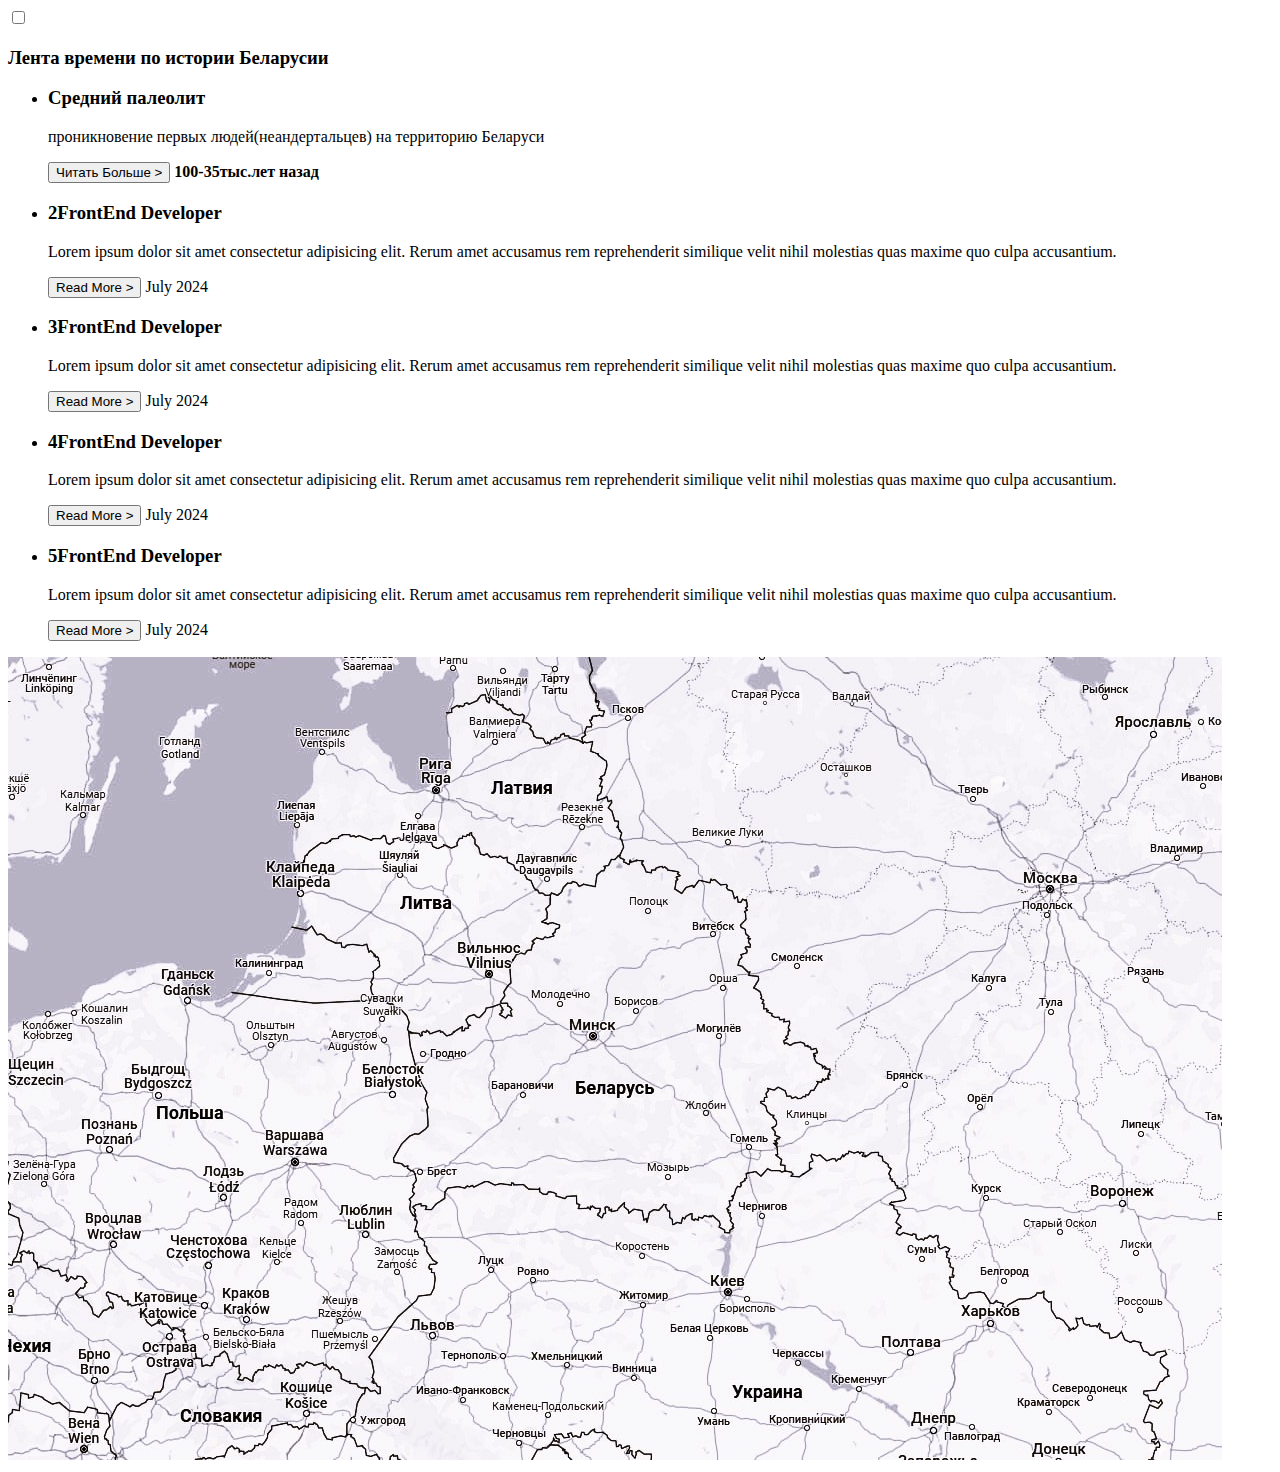
==== index.html @ fdcc37da "Add files via upload" ====
<!DOCTYPE html>
<html lang="en">
<head>
    <meta charset="UTF-8">
    <meta name="viewport" content="width=device-width, initial-scale=1.0">
    <title>Responsive Timeline</title>
    <link rel="stylesheet" href="D:\никита\работа\vs\htmlwork\css\css.css">
</head>
<body>
    <div class="main">
        <input type="checkbox" id="darkmode-toggle">
        <label for="darkmode-toggle"></label>
        <h3 class="heading">Лента времени по истории Беларусии</h3>
        <div class="container">

            <ul>
                <li>
                    <h3 class="title">Средний палеолит</h3>
                    <p>проникновение первых людей(неандертальцев) на территорию Беларуси</p>
                    <button class="map-mode">Читать Больше ></button>
                    <span class="circle"></span>
                    <span class="date"><b>100-35тыс.лет назад</b></span>
                </li>
                <li>
                    <h3 class="title">2FrontEnd Developer</h3>
                    <p>Lorem ipsum dolor sit amet consectetur adipisicing elit. Rerum amet accusamus rem reprehenderit 
                    similique velit nihil molestias quas maxime quo culpa accusantium.</p>
                    <button class="map-mode">Read More ></button>
                    <span class="circle"></span>
                    <span class="date">July 2024</span>
                </li>
                <li>
                    <h3 class="title">3FrontEnd Developer</h3>
                    <p>Lorem ipsum dolor sit amet consectetur adipisicing elit. Rerum amet accusamus rem reprehenderit 
                    similique velit nihil molestias quas maxime quo culpa accusantium.</p>
                    <button class="map-mode">Read More ></button>
                    <span class="circle"></span>
                    <span class="date">July 2024</span>
                </li>
                <li>
                    <h3 class="title">4FrontEnd Developer</h3>
                    <p>Lorem ipsum dolor sit amet consectetur adipisicing elit. Rerum amet accusamus rem reprehenderit 
                    similique velit nihil molestias quas maxime quo culpa accusantium.</p>
                    <button class="map-mode">Read More ></button>
                    <span class="circle"></span>
                    <span class="date">July 2024</span>
                </li>
                <li>
                    <h3 class="title">5FrontEnd Developer</h3>
                    <p>Lorem ipsum dolor sit amet consectetur adipisicing elit. Rerum amet accusamus rem reprehenderit 
                    similique velit nihil molestias quas maxime quo culpa accusantium.</p>
                    <button class="map-mode">Read More ></button>
                    <span class="circle"></span>
                    <span class="date">July 2024</span>
                </li>
            </ul>

        </div>
    </div> 
    <div class="map">
        <img src=".\imag\photo_2024-07-27_17-22-38.jpg" alt="map" class="mapimag">
    </div>
    <div class="drow">
    </div> 
    <script>
        const body= document.querySelector('body');
        const btn= document.querySelector('#darkmode-toggle');
        const mapmode= document.querySelector('.map-mode');
        const main= document.querySelector('.main');
        const mapplace= document.querySelector('.map');
        const imagmap= document.querySelector('.drow');

        btn.addEventListener('click', ()=>{
            body.classList.toggle('darkmode');
        })
        mapmode.addEventListener('click', ()=>{
            main.classList.toggle('timeline');
        })
        mapmode.addEventListener('click',()=>{ 
            setTimeout(function(){
            mapplace.classList.toggle('place');},400)
        })
    </script>
</body>
</html>
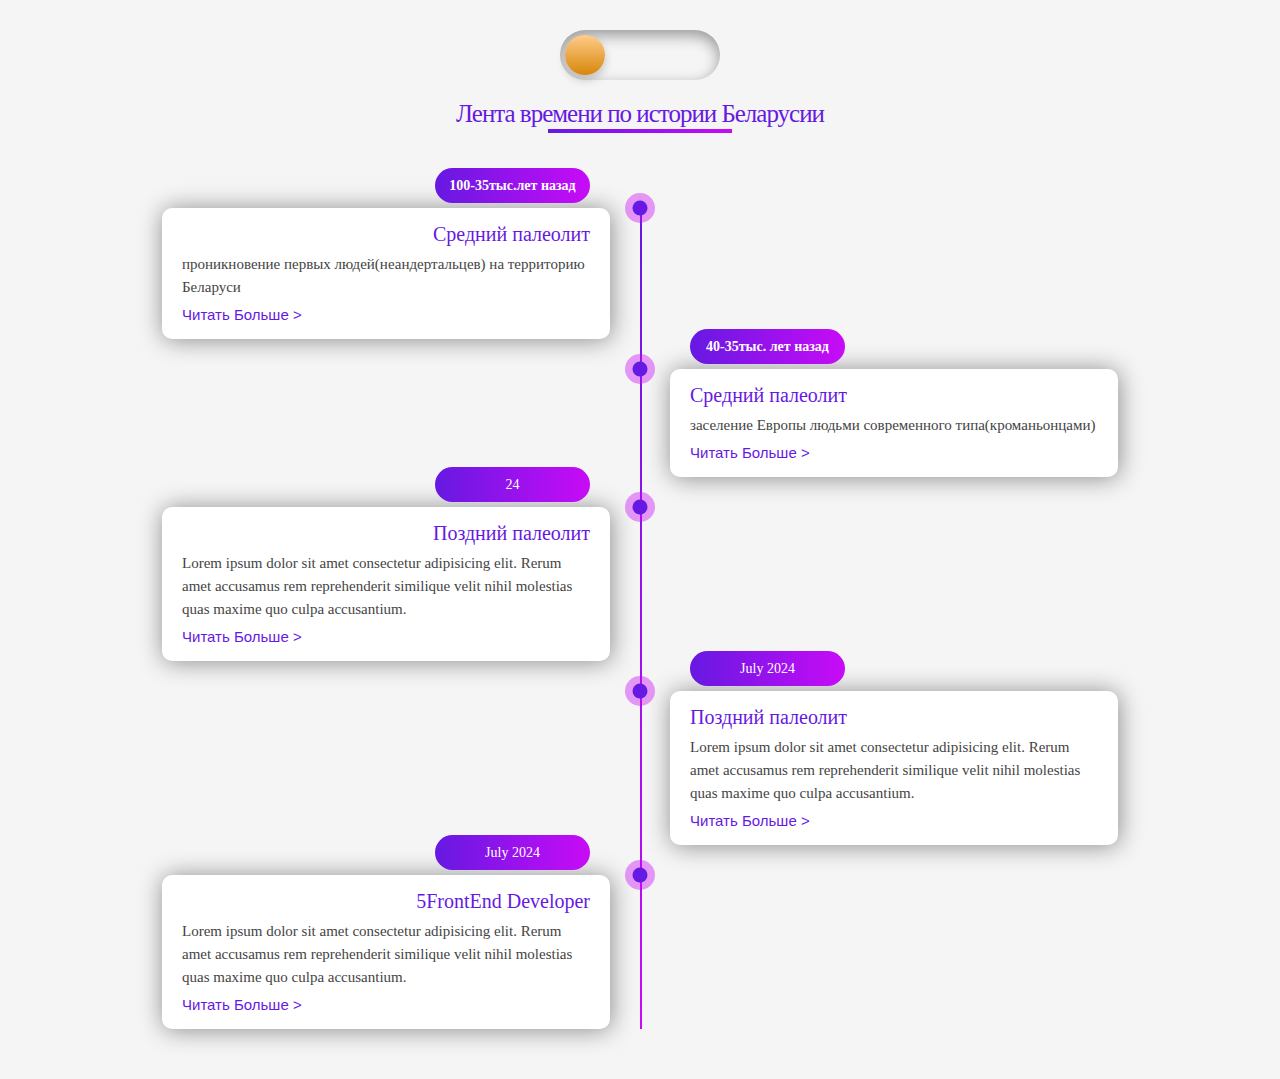
==== commit 4317f99a: "Add files via upload" ====
--- a/index.html
+++ b/index.html
@@ -4,7 +4,7 @@
     <meta charset="UTF-8">
     <meta name="viewport" content="width=device-width, initial-scale=1.0">
     <title>Responsive Timeline</title>
-    <link rel="stylesheet" href="D:\никита\работа\vs\htmlwork\css\css.css">
+    <link rel="stylesheet" href=".\css.css">
 </head>
 <body>
     <div class="main">
@@ -22,26 +22,25 @@
                     <span class="date"><b>100-35тыс.лет назад</b></span>
                 </li>
                 <li>
-                    <h3 class="title">2FrontEnd Developer</h3>
+                    <h3 class="title">Средний палеолит</h3>
+                    <p>заселение Европы людьми современного типа(кроманьонцами)</p>
+                    <button class="map-mode">Читать Больше ></button>
+                    <span class="circle"></span>
+                    <span class="date"><b>40-35тыс. лет назад</b></span>
+                </li>
+                <li>
+                    <h3 class="title">Поздний палеолит</h3>
                     <p>Lorem ipsum dolor sit amet consectetur adipisicing elit. Rerum amet accusamus rem reprehenderit 
                     similique velit nihil molestias quas maxime quo culpa accusantium.</p>
-                    <button class="map-mode">Read More ></button>
+                    <button class="map-mode">Читать Больше ></button>
                     <span class="circle"></span>
-                    <span class="date">July 2024</span>
+                    <span class="date">24</span>
                 </li>
                 <li>
-                    <h3 class="title">3FrontEnd Developer</h3>
+                    <h3 class="title">Поздний палеолит</h3>
                     <p>Lorem ipsum dolor sit amet consectetur adipisicing elit. Rerum amet accusamus rem reprehenderit 
                     similique velit nihil molestias quas maxime quo culpa accusantium.</p>
-                    <button class="map-mode">Read More ></button>
-                    <span class="circle"></span>
-                    <span class="date">July 2024</span>
-                </li>
-                <li>
-                    <h3 class="title">4FrontEnd Developer</h3>
-                    <p>Lorem ipsum dolor sit amet consectetur adipisicing elit. Rerum amet accusamus rem reprehenderit 
-                    similique velit nihil molestias quas maxime quo culpa accusantium.</p>
-                    <button class="map-mode">Read More ></button>
+                    <button class="map-mode">Читать Больше ></button>
                     <span class="circle"></span>
                     <span class="date">July 2024</span>
                 </li>
@@ -49,7 +48,7 @@
                     <h3 class="title">5FrontEnd Developer</h3>
                     <p>Lorem ipsum dolor sit amet consectetur adipisicing elit. Rerum amet accusamus rem reprehenderit 
                     similique velit nihil molestias quas maxime quo culpa accusantium.</p>
-                    <button class="map-mode">Read More ></button>
+                    <button class="map-mode">Читать Больше ></button>
                     <span class="circle"></span>
                     <span class="date">July 2024</span>
                 </li>
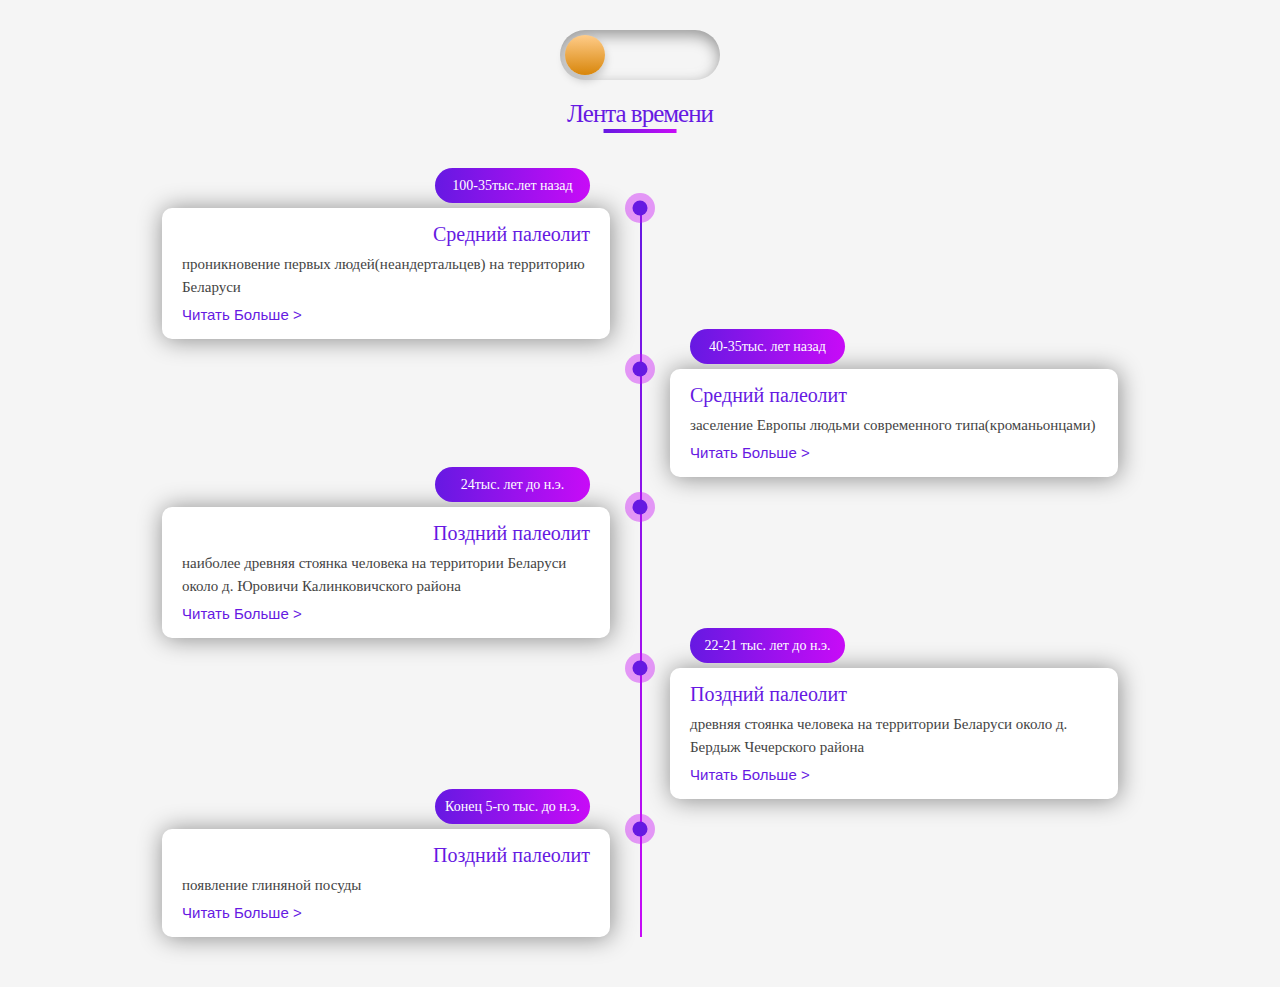
==== commit e56dafcd: "Add files via upload" ====
--- a/index.html
+++ b/index.html
@@ -10,7 +10,7 @@
     <div class="main">
         <input type="checkbox" id="darkmode-toggle">
         <label for="darkmode-toggle"></label>
-        <h3 class="heading">Лента времени по истории Беларусии</h3>
+        <h3 class="heading">Лента времени</h3>
         <div class="container">
 
             <ul>
@@ -19,38 +19,40 @@
                     <p>проникновение первых людей(неандертальцев) на территорию Беларуси</p>
                     <button class="map-mode">Читать Больше ></button>
                     <span class="circle"></span>
-                    <span class="date"><b>100-35тыс.лет назад</b></span>
+                    <span class="date">100-35тыс.лет назад</span>
                 </li>
+                <!-- <div class="map-933">
+                    <img src=".\imag\photo_2024-07-27_17-22-38.jpg" alt="map" class="mapimag-933">
+                </div>
+                <div class="drow-933">
+                </div>  -->
                 <li>
                     <h3 class="title">Средний палеолит</h3>
                     <p>заселение Европы людьми современного типа(кроманьонцами)</p>
                     <button class="map-mode">Читать Больше ></button>
                     <span class="circle"></span>
-                    <span class="date"><b>40-35тыс. лет назад</b></span>
+                    <span class="date">40-35тыс. лет назад</span>
                 </li>
                 <li>
                     <h3 class="title">Поздний палеолит</h3>
-                    <p>Lorem ipsum dolor sit amet consectetur adipisicing elit. Rerum amet accusamus rem reprehenderit 
-                    similique velit nihil molestias quas maxime quo culpa accusantium.</p>
+                    <p>наиболее древняя стоянка человека на территории Беларуси около д. Юровичи Калинковичского района</p>
                     <button class="map-mode">Читать Больше ></button>
                     <span class="circle"></span>
-                    <span class="date">24</span>
+                    <span class="date">24тыс. лет до н.э.</span>
                 </li>
                 <li>
                     <h3 class="title">Поздний палеолит</h3>
-                    <p>Lorem ipsum dolor sit amet consectetur adipisicing elit. Rerum amet accusamus rem reprehenderit 
-                    similique velit nihil molestias quas maxime quo culpa accusantium.</p>
+                    <p>древняя стоянка человека на территории Беларуси около д. Бердыж Чечерского района</p>
                     <button class="map-mode">Читать Больше ></button>
                     <span class="circle"></span>
-                    <span class="date">July 2024</span>
+                    <span class="date">22-21 тыс. лет до н.э.</span>
                 </li>
                 <li>
-                    <h3 class="title">5FrontEnd Developer</h3>
-                    <p>Lorem ipsum dolor sit amet consectetur adipisicing elit. Rerum amet accusamus rem reprehenderit 
-                    similique velit nihil molestias quas maxime quo culpa accusantium.</p>
+                    <h3 class="title">Поздний палеолит</h3>
+                    <p>появление глиняной посуды</p>
                     <button class="map-mode">Читать Больше ></button>
                     <span class="circle"></span>
-                    <span class="date">July 2024</span>
+                    <span class="date">Конец 5-го тыс. до н.э.</span>
                 </li>
             </ul>
 
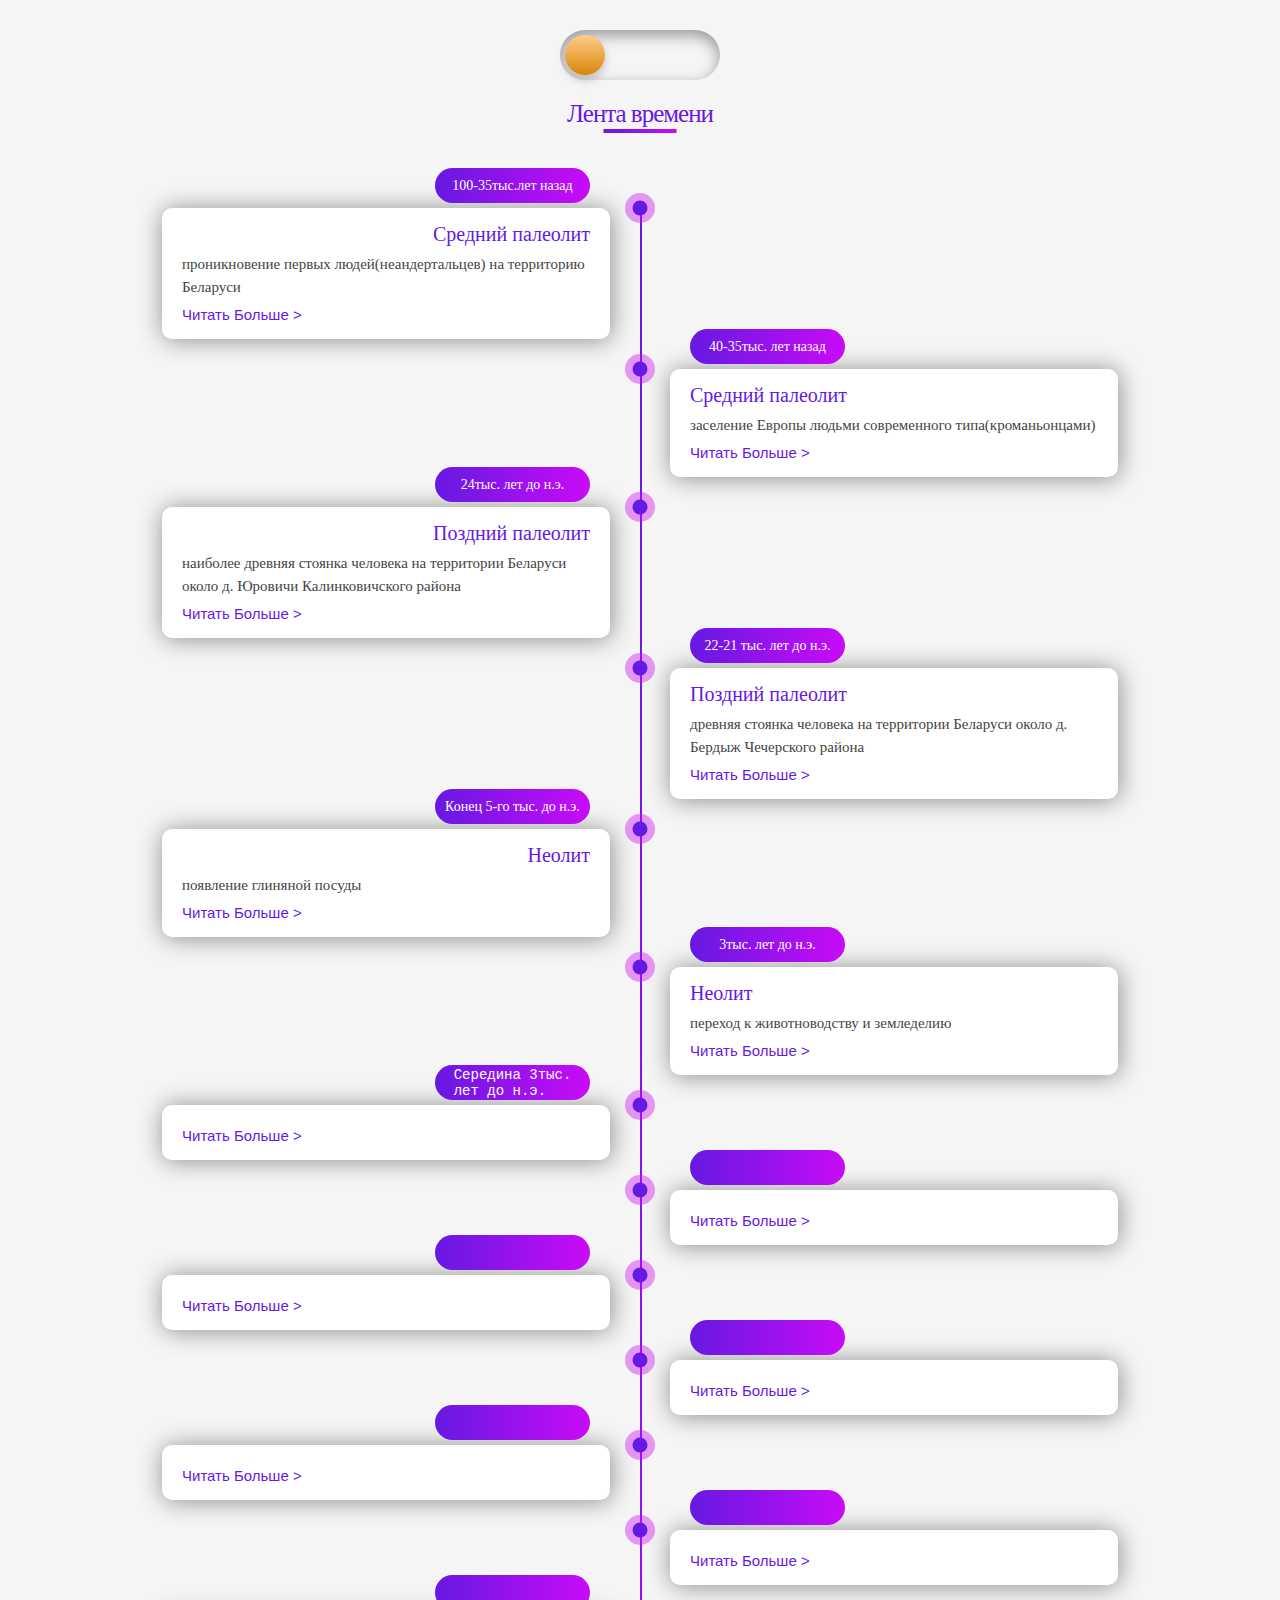
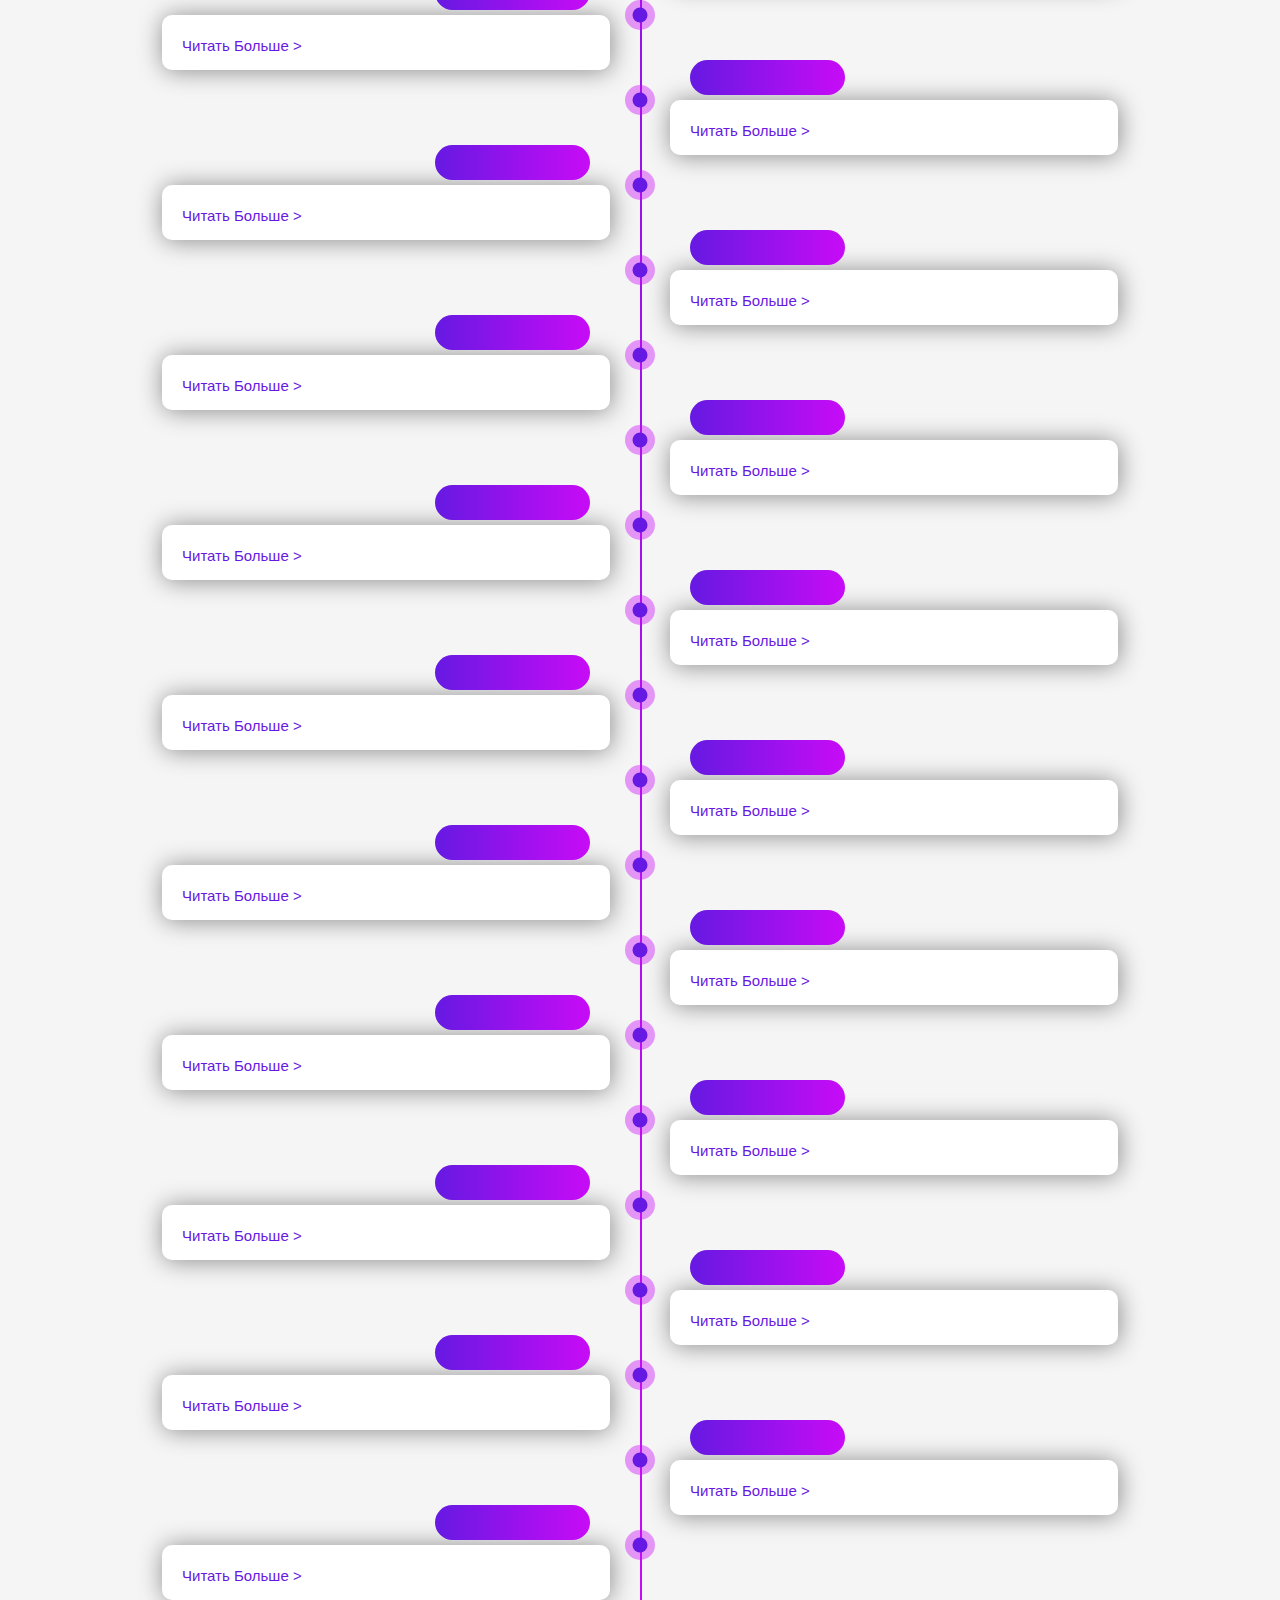
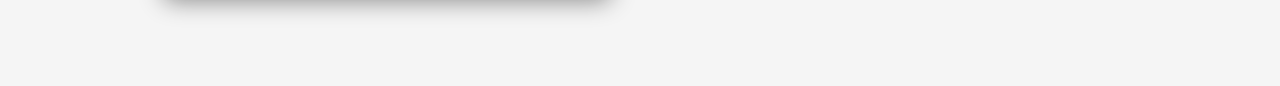
==== commit 2950e4bc: "Add files via upload" ====
--- a/index.html
+++ b/index.html
@@ -48,11 +48,194 @@
                     <span class="date">22-21 тыс. лет до н.э.</span>
                 </li>
                 <li>
-                    <h3 class="title">Поздний палеолит</h3>
+                    <h3 class="title">Неолит</h3>
                     <p>появление глиняной посуды</p>
                     <button class="map-mode">Читать Больше ></button>
                     <span class="circle"></span>
                     <span class="date">Конец 5-го тыс. до н.э.</span>
+                </li>
+                <li>
+                    <h3 class="title">Неолит</h3>
+                    <p>переход к животноводству и земледелию</p>
+                    <button class="map-mode">Читать Больше ></button>
+                    <span class="circle"></span>
+                    <span class="date">3тыс. лет до н.э.</span>
+                </li>
+                <li>
+                    <h3 class="title"></h3>
+                    <p></p>
+                    <button class="map-mode">Читать Больше ></button>
+                    <span class="circle"></span>
+                    <pre class="date">Середина 3тыс.
+лет до н.э.</pre>
+                </li>
+                <li>
+                    <h3 class="title"></h3>
+                    <p></p>
+                    <button class="map-mode">Читать Больше ></button>
+                    <span class="circle"></span>
+                    <span class="date"></span>
+                </li>
+                <li>
+                    <h3 class="title"></h3>
+                    <p></p>
+                    <button class="map-mode">Читать Больше ></button>
+                    <span class="circle"></span>
+                    <span class="date"></span>
+                </li>
+                <li>
+                    <h3 class="title"></h3>
+                    <p></p>
+                    <button class="map-mode">Читать Больше ></button>
+                    <span class="circle"></span>
+                    <span class="date"></span>
+                </li>
+                <li>
+                    <h3 class="title"></h3>
+                    <p></p>
+                    <button class="map-mode">Читать Больше ></button>
+                    <span class="circle"></span>
+                    <span class="date"></span>
+                </li>
+                <li>
+                    <h3 class="title"></h3>
+                    <p></p>
+                    <button class="map-mode">Читать Больше ></button>
+                    <span class="circle"></span>
+                    <span class="date"></span>
+                </li>
+                <li>
+                    <h3 class="title"></h3>
+                    <p></p>
+                    <button class="map-mode">Читать Больше ></button>
+                    <span class="circle"></span>
+                    <span class="date"></span>
+                </li>
+                <li>
+                    <h3 class="title"></h3>
+                    <p></p>
+                    <button class="map-mode">Читать Больше ></button>
+                    <span class="circle"></span>
+                    <span class="date"></span>
+                </li>
+                <li>
+                    <h3 class="title"></h3>
+                    <p></p>
+                    <button class="map-mode">Читать Больше ></button>
+                    <span class="circle"></span>
+                    <span class="date"></span>
+                </li>
+                <li>
+                    <h3 class="title"></h3>
+                    <p></p>
+                    <button class="map-mode">Читать Больше ></button>
+                    <span class="circle"></span>
+                    <span class="date"></span>
+                </li>
+                <li>
+                    <h3 class="title"></h3>
+                    <p></p>
+                    <button class="map-mode">Читать Больше ></button>
+                    <span class="circle"></span>
+                    <span class="date"></span>
+                </li>
+                <li>
+                    <h3 class="title"></h3>
+                    <p></p>
+                    <button class="map-mode">Читать Больше ></button>
+                    <span class="circle"></span>
+                    <span class="date"></span>
+                </li>
+                <li>
+                    <h3 class="title"></h3>
+                    <p></p>
+                    <button class="map-mode">Читать Больше ></button>
+                    <span class="circle"></span>
+                    <span class="date"></span>
+                </li>
+                <li>
+                    <h3 class="title"></h3>
+                    <p></p>
+                    <button class="map-mode">Читать Больше ></button>
+                    <span class="circle"></span>
+                    <span class="date"></span>
+                </li>
+                <li>
+                    <h3 class="title"></h3>
+                    <p></p>
+                    <button class="map-mode">Читать Больше ></button>
+                    <span class="circle"></span>
+                    <span class="date"></span>
+                </li>
+                <li>
+                    <h3 class="title"></h3>
+                    <p></p>
+                    <button class="map-mode">Читать Больше ></button>
+                    <span class="circle"></span>
+                    <span class="date"></span>
+                </li>
+                <li>
+                    <h3 class="title"></h3>
+                    <p></p>
+                    <button class="map-mode">Читать Больше ></button>
+                    <span class="circle"></span>
+                    <span class="date"></span>
+                </li>
+                <li>
+                    <h3 class="title"></h3>
+                    <p></p>
+                    <button class="map-mode">Читать Больше ></button>
+                    <span class="circle"></span>
+                    <span class="date"></span>
+                </li>
+                <li>
+                    <h3 class="title"></h3>
+                    <p></p>
+                    <button class="map-mode">Читать Больше ></button>
+                    <span class="circle"></span>
+                    <span class="date"></span>
+                </li>
+                <li>
+                    <h3 class="title"></h3>
+                    <p></p>
+                    <button class="map-mode">Читать Больше ></button>
+                    <span class="circle"></span>
+                    <span class="date"></span>
+                </li>
+                <li>
+                    <h3 class="title"></h3>
+                    <p></p>
+                    <button class="map-mode">Читать Больше ></button>
+                    <span class="circle"></span>
+                    <span class="date"></span>
+                </li>
+                <li>
+                    <h3 class="title"></h3>
+                    <p></p>
+                    <button class="map-mode">Читать Больше ></button>
+                    <span class="circle"></span>
+                    <span class="date"></span>
+                </li>
+                <li>
+                    <h3 class="title"></h3>
+                    <p></p>
+                    <button class="map-mode">Читать Больше ></button>
+                    <span class="circle"></span>
+                    <span class="date"></span>
+                </li>
+                <li>
+                    <h3 class="title"></h3>
+                    <p></p>
+                    <button class="map-mode">Читать Больше ></button>
+                    <span class="circle"></span>
+                    <span class="date"></span>
+                </li>
+                <li>
+                    <h3 class="title"></h3>
+                    <p></p>
+                    <button class="map-mode">Читать Больше ></button>
+                    <span class="circle"></span>
+                    <span class="date"></span>
                 </li>
             </ul>
 
@@ -60,9 +243,11 @@
     </div> 
     <div class="map">
         <img src=".\imag\photo_2024-07-27_17-22-38.jpg" alt="map" class="mapimag">
+        <p>Lorem ipsum dolor sit amet consectetur adipisicing elit. Exercitationem incidunt voluptate in corrupti, cum dicta illo libero. Nulla, voluptatum facilis itaque vel error magnam omnis libero, beatae reprehenderit doloribus cum!</p>
     </div>
     <div class="drow">
     </div> 
+    <script src=".\script.js"></script>
     <script>
         const body= document.querySelector('body');
         const btn= document.querySelector('#darkmode-toggle');
@@ -79,7 +264,8 @@
         })
         mapmode.addEventListener('click',()=>{ 
             setTimeout(function(){
-            mapplace.classList.toggle('place');},400)
+            mapplace.classList.toggle('place');
+            imagmap.classList.toggle('actdrow');},400)
         })
     </script>
 </body>
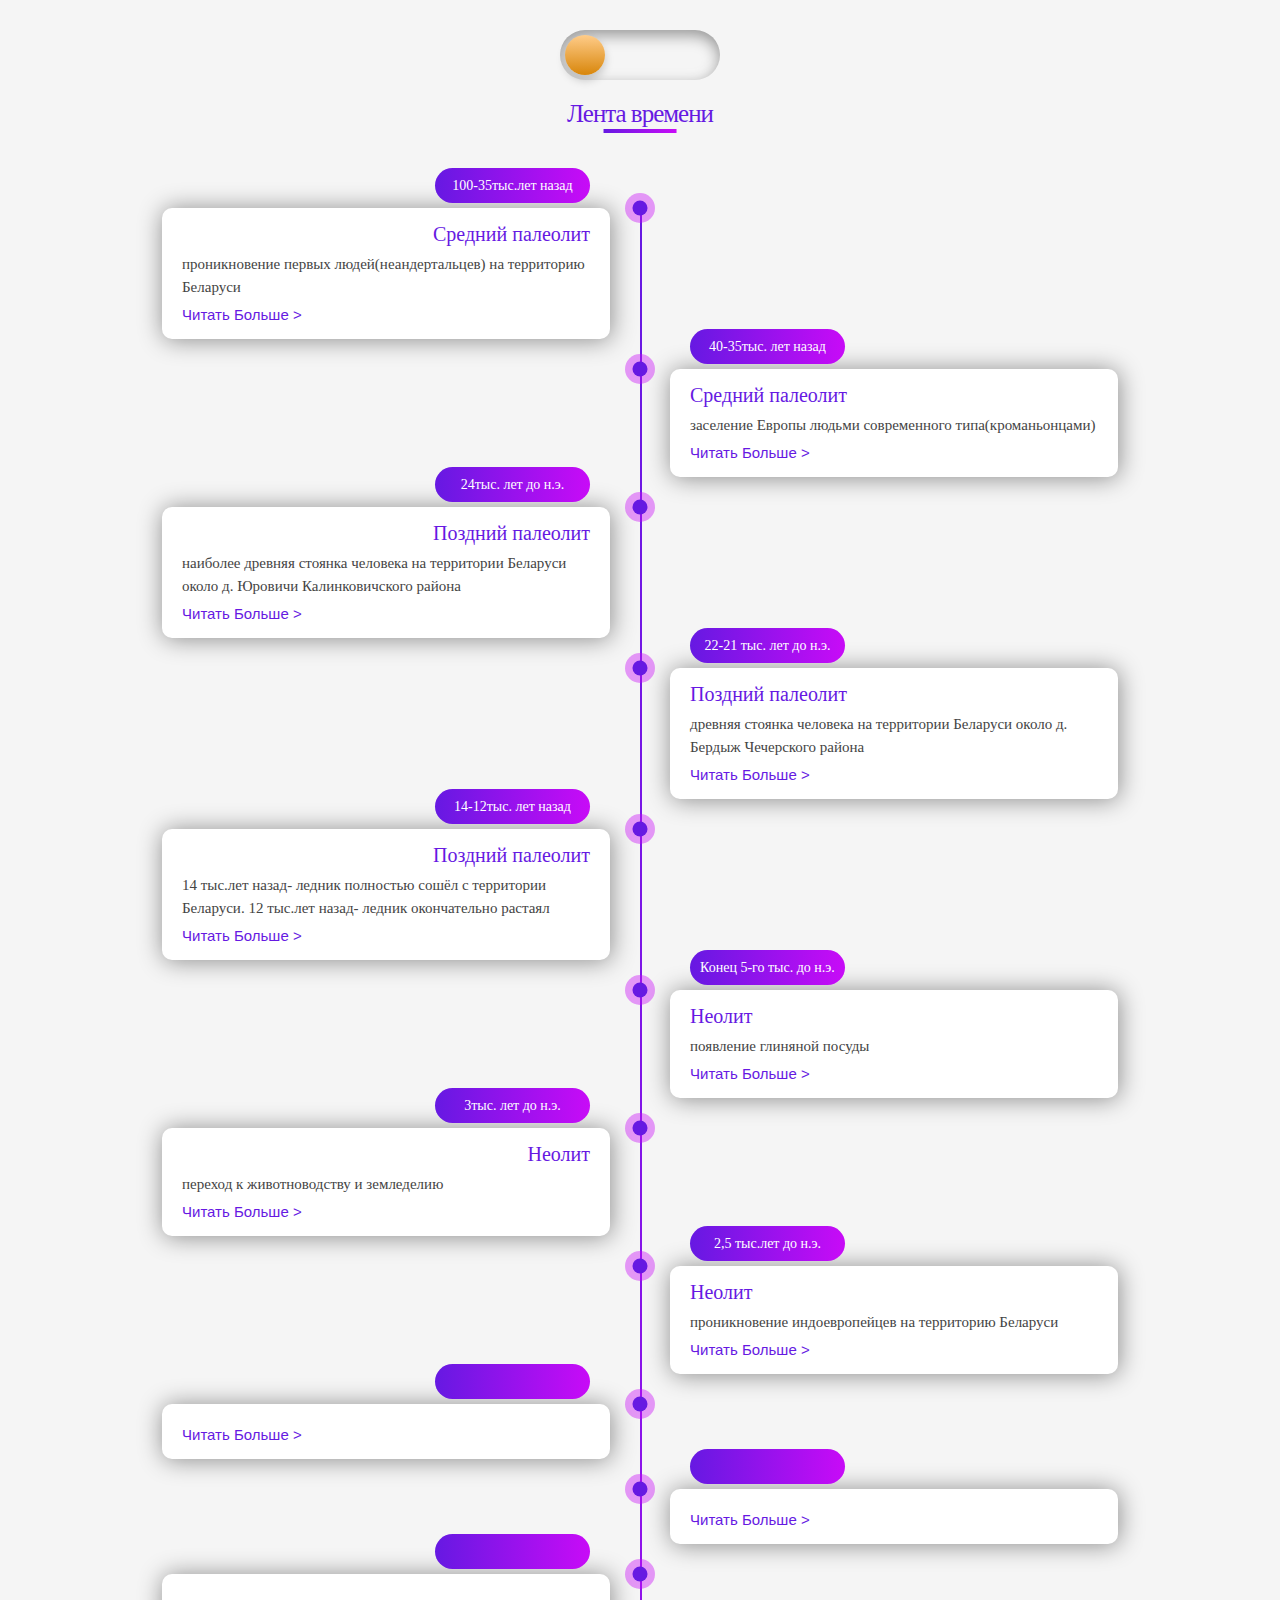
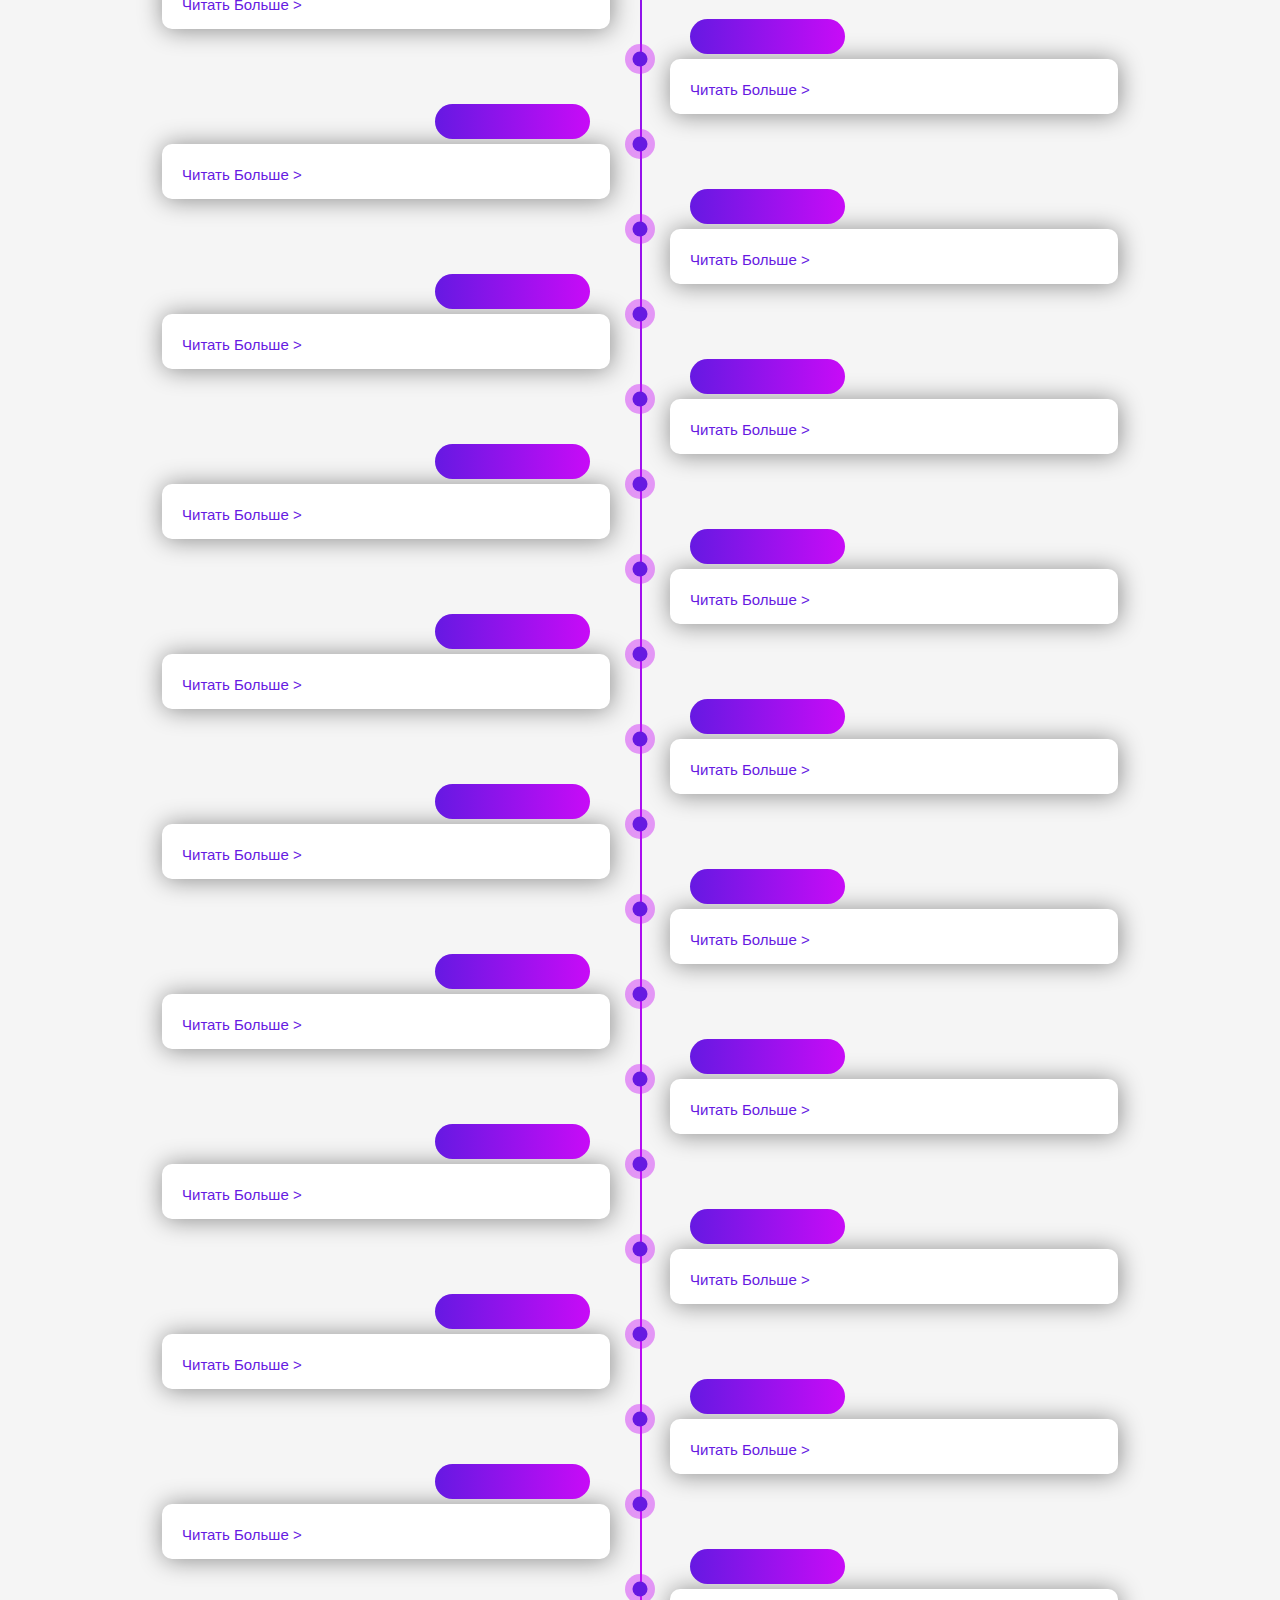
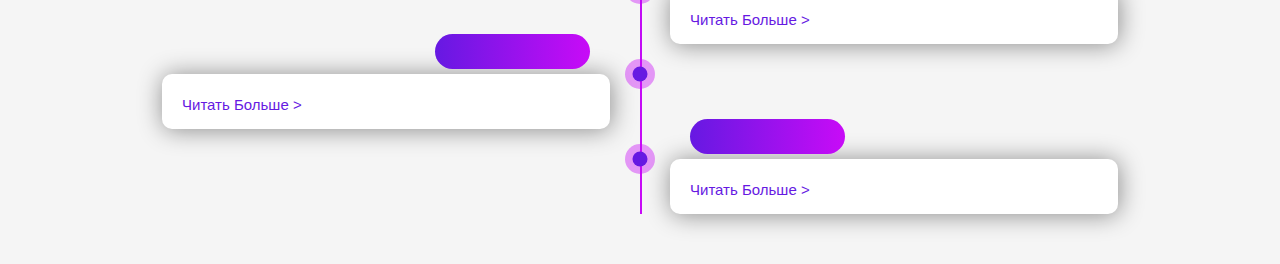
==== commit 3b69ea21: "Add files via upload" ====
--- a/index.html
+++ b/index.html
@@ -48,6 +48,13 @@
                     <span class="date">22-21 тыс. лет до н.э.</span>
                 </li>
                 <li>
+                    <h3 class="title">Поздний палеолит</h3>
+                    <p>14 тыс.лет назад- ледник полностью сошёл с территории Беларуси. 12 тыс.лет назад- ледник окончательно растаял </p>
+                    <button class="map-mode">Читать Больше ></button>
+                    <span class="circle"></span>
+                    <span class="date">14-12тыс. лет назад</span>
+                </li>
+                <li>
                     <h3 class="title">Неолит</h3>
                     <p>появление глиняной посуды</p>
                     <button class="map-mode">Читать Больше ></button>
@@ -62,12 +69,11 @@
                     <span class="date">3тыс. лет до н.э.</span>
                 </li>
                 <li>
-                    <h3 class="title"></h3>
-                    <p></p>
-                    <button class="map-mode">Читать Больше ></button>
-                    <span class="circle"></span>
-                    <pre class="date">Середина 3тыс.
-лет до н.э.</pre>
+                    <h3 class="title">Неолит</h3>
+                    <p>проникновение индоевропейцев на территорию Беларуси</p>
+                    <button class="map-mode">Читать Больше ></button>
+                    <span class="circle"></span>
+                    <span class="date">2,5 тыс.лет до н.э.</span>
                 </li>
                 <li>
                     <h3 class="title"></h3>
@@ -242,31 +248,10 @@
         </div>
     </div> 
     <div class="map">
-        <img src=".\imag\photo_2024-07-27_17-22-38.jpg" alt="map" class="mapimag">
-        <p>Lorem ipsum dolor sit amet consectetur adipisicing elit. Exercitationem incidunt voluptate in corrupti, cum dicta illo libero. Nulla, voluptatum facilis itaque vel error magnam omnis libero, beatae reprehenderit doloribus cum!</p>
+        <img src="" class="mapimag">
     </div>
     <div class="drow">
     </div> 
     <script src=".\script.js"></script>
-    <script>
-        const body= document.querySelector('body');
-        const btn= document.querySelector('#darkmode-toggle');
-        const mapmode= document.querySelector('.map-mode');
-        const main= document.querySelector('.main');
-        const mapplace= document.querySelector('.map');
-        const imagmap= document.querySelector('.drow');
-
-        btn.addEventListener('click', ()=>{
-            body.classList.toggle('darkmode');
-        })
-        mapmode.addEventListener('click', ()=>{
-            main.classList.toggle('timeline');
-        })
-        mapmode.addEventListener('click',()=>{ 
-            setTimeout(function(){
-            mapplace.classList.toggle('place');
-            imagmap.classList.toggle('actdrow');},400)
-        })
-    </script>
 </body>
 </html>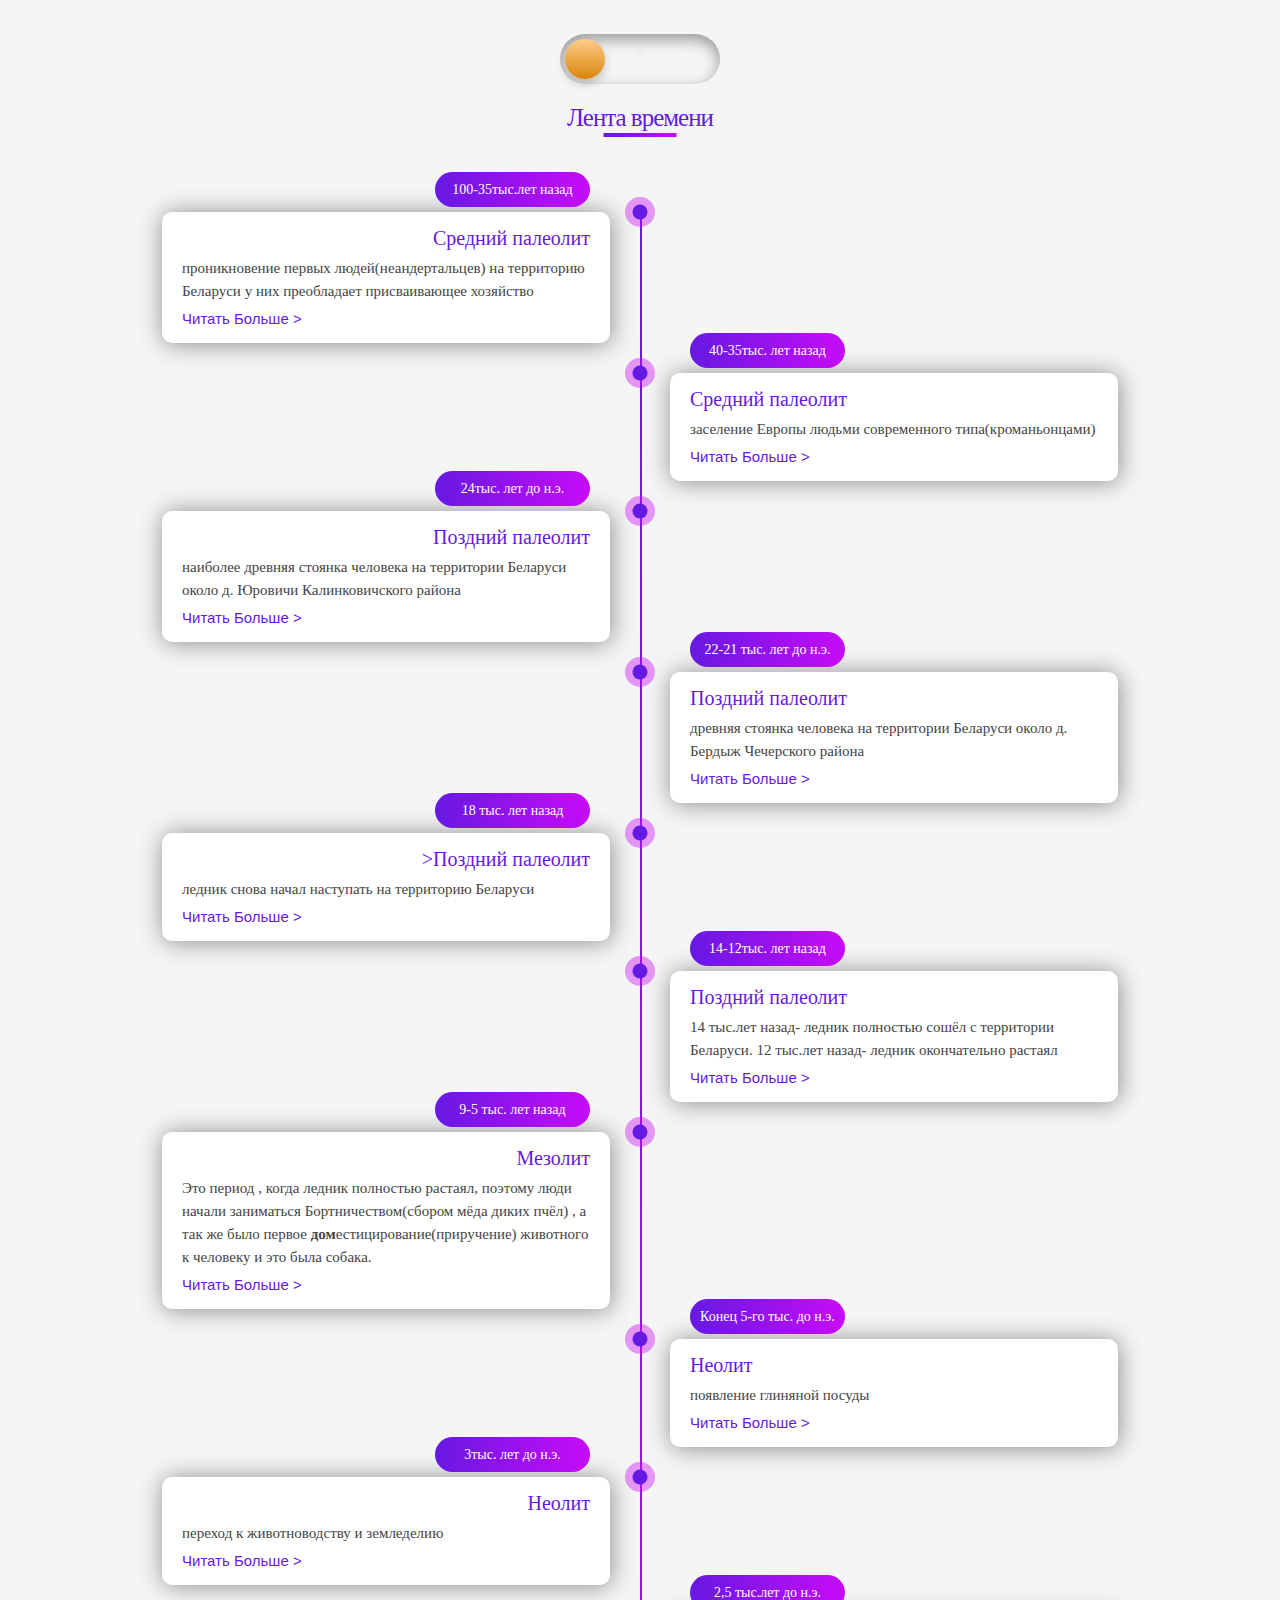
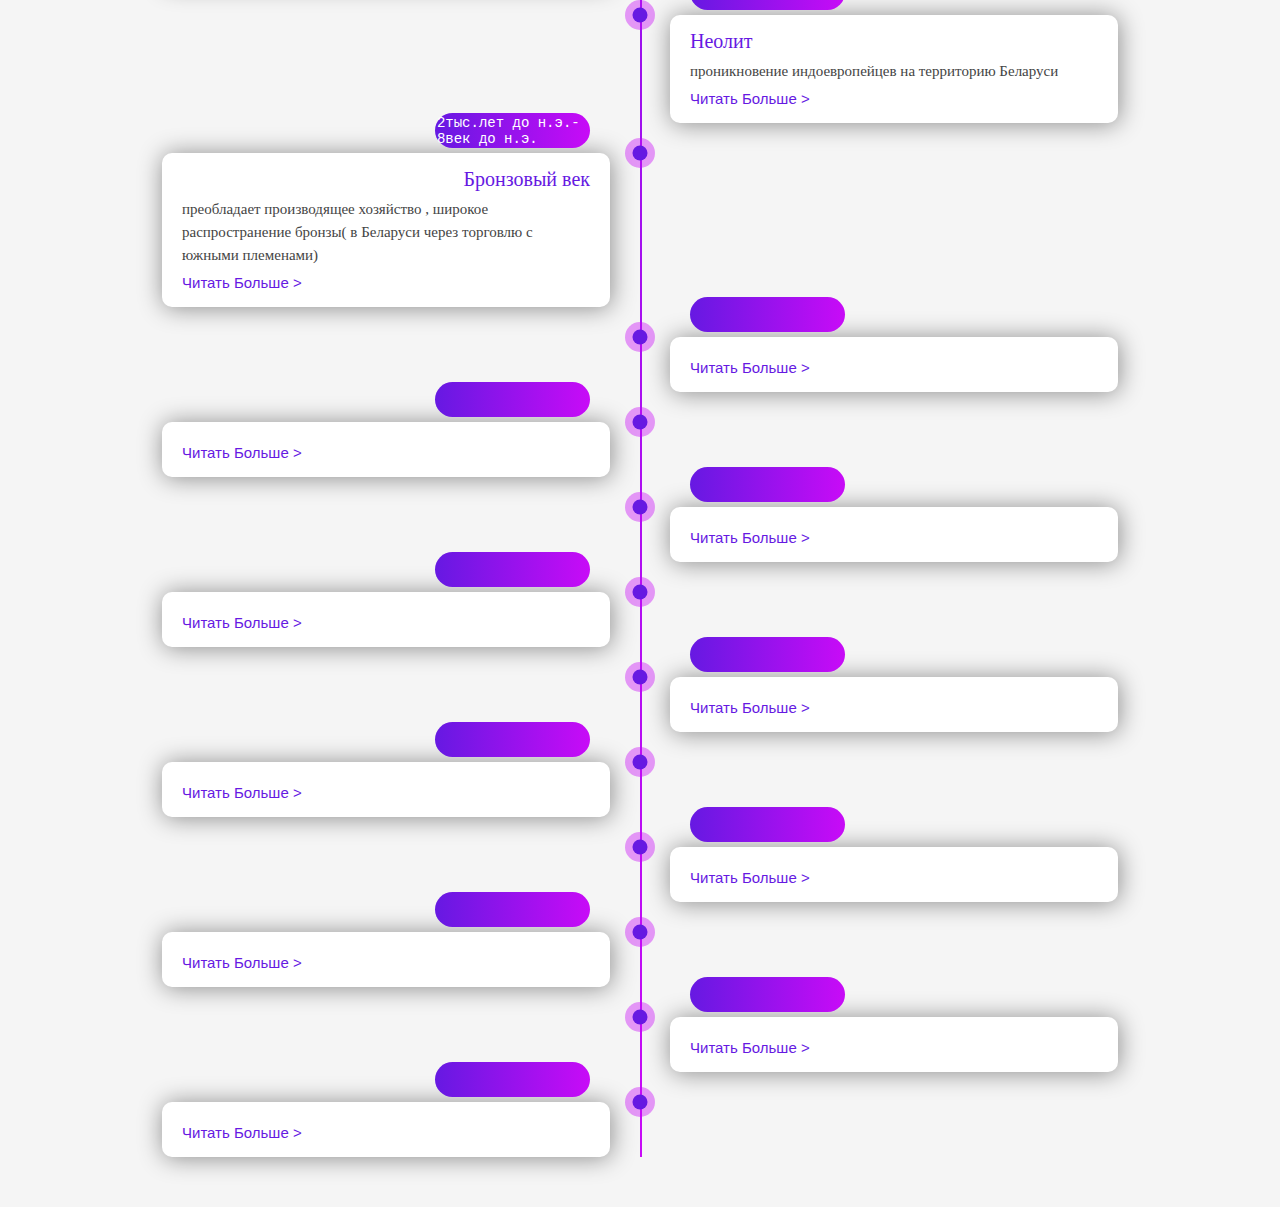
==== commit 8916cf26: "Add files via upload" ====
--- a/index.html
+++ b/index.html
@@ -3,11 +3,12 @@
 <head>
     <meta charset="UTF-8">
     <meta name="viewport" content="width=device-width, initial-scale=1.0">
-    <title>Responsive Timeline</title>
+    <title>Лента времени История Белоруси</title>
     <link rel="stylesheet" href=".\css.css">
 </head>
 <body>
     <div class="main">
+        <button class="btn-map"></button>
         <input type="checkbox" id="darkmode-toggle">
         <label for="darkmode-toggle"></label>
         <h3 class="heading">Лента времени</h3>
@@ -16,16 +17,11 @@
             <ul>
                 <li>
                     <h3 class="title">Средний палеолит</h3>
-                    <p>проникновение первых людей(неандертальцев) на территорию Беларуси</p>
+                    <p>проникновение первых людей(неандертальцев) на территорию Беларуси у них преобладает присваивающее хозяйство</p>
                     <button class="map-mode">Читать Больше ></button>
                     <span class="circle"></span>
                     <span class="date">100-35тыс.лет назад</span>
                 </li>
-                <!-- <div class="map-933">
-                    <img src=".\imag\photo_2024-07-27_17-22-38.jpg" alt="map" class="mapimag-933">
-                </div>
-                <div class="drow-933">
-                </div>  -->
                 <li>
                     <h3 class="title">Средний палеолит</h3>
                     <p>заселение Европы людьми современного типа(кроманьонцами)</p>
@@ -36,210 +32,134 @@
                 <li>
                     <h3 class="title">Поздний палеолит</h3>
                     <p>наиболее древняя стоянка человека на территории Беларуси около д. Юровичи Калинковичского района</p>
-                    <button class="map-mode">Читать Больше ></button>
+                    <button class="map-mode" id="2">Читать Больше ></button>
                     <span class="circle"></span>
                     <span class="date">24тыс. лет до н.э.</span>
                 </li>
                 <li>
                     <h3 class="title">Поздний палеолит</h3>
                     <p>древняя стоянка человека на территории Беларуси около д. Бердыж Чечерского района</p>
-                    <button class="map-mode">Читать Больше ></button>
+                    <button class="map-mode" id="3">Читать Больше ></button>
                     <span class="circle"></span>
                     <span class="date">22-21 тыс. лет до н.э.</span>
                 </li>
                 <li>
+                    <h3 class="title">>Поздний палеолит</h3>
+                    <p>ледник снова начал наступать на территорию Беларуси</p>
+                    <button class="map-mode" id="4">Читать Больше ></button>
+                    <span class="circle"></span>
+                    <span class="date">18 тыс. лет назад</span>
+                </li>
+                <li>
                     <h3 class="title">Поздний палеолит</h3>
                     <p>14 тыс.лет назад- ледник полностью сошёл с территории Беларуси. 12 тыс.лет назад- ледник окончательно растаял </p>
-                    <button class="map-mode">Читать Больше ></button>
+                    <button class="map-mode" id="5">Читать Больше ></button>
                     <span class="circle"></span>
                     <span class="date">14-12тыс. лет назад</span>
                 </li>
                 <li>
+                    <h3 class="title">Мезолит</h3>
+                    <p>Это период , когда ледник полностью растаял, поэтому люди начали заниматься Бортничеством(сбором мёда диких пчёл) , а так же было первое <b>дом</b>естицирование(приручение) животного к человеку и это была собака.</p>
+                    <button class="map-mode" id="6">Читать Больше ></button>
+                    <span class="circle"></span>
+                    <span class="date">9-5 тыс. лет назад</span>
+                </li>
+                <li>
                     <h3 class="title">Неолит</h3>
                     <p>появление глиняной посуды</p>
-                    <button class="map-mode">Читать Больше ></button>
+                    <button class="map-mode" id="7">Читать Больше ></button>
                     <span class="circle"></span>
                     <span class="date">Конец 5-го тыс. до н.э.</span>
                 </li>
                 <li>
                     <h3 class="title">Неолит</h3>
                     <p>переход к животноводству и земледелию</p>
-                    <button class="map-mode">Читать Больше ></button>
+                    <button class="map-mode" id="8">Читать Больше ></button>
                     <span class="circle"></span>
                     <span class="date">3тыс. лет до н.э.</span>
                 </li>
                 <li>
                     <h3 class="title">Неолит</h3>
                     <p>проникновение индоевропейцев на территорию Беларуси</p>
-                    <button class="map-mode">Читать Больше ></button>
+                    <button class="map-mode" id="">Читать Больше ></button>
                     <span class="circle"></span>
                     <span class="date">2,5 тыс.лет до н.э.</span>
                 </li>
                 <li>
+                    <h3 class="title">Бронзовый век</h3>
+                    <p>преобладает производящее хозяйство , широкое распространение бронзы( в Беларуси через торговлю с южными племенами)</p>
+                    <button class="map-mode" id="">Читать Больше ></button>
+                    <span class="circle"></span>
+                    <pre class="date">2тыс.лет до н.э.- 
+8век до н.э.</pre>
+                </li>
+                <li>
                     <h3 class="title"></h3>
                     <p></p>
-                    <button class="map-mode">Читать Больше ></button>
+                    <button class="map-mode" id="">Читать Больше ></button>
                     <span class="circle"></span>
                     <span class="date"></span>
                 </li>
                 <li>
                     <h3 class="title"></h3>
                     <p></p>
-                    <button class="map-mode">Читать Больше ></button>
+                    <button class="map-mode" id="">Читать Больше ></button>
                     <span class="circle"></span>
                     <span class="date"></span>
                 </li>
                 <li>
                     <h3 class="title"></h3>
                     <p></p>
-                    <button class="map-mode">Читать Больше ></button>
+                    <button class="map-mode" id="">Читать Больше ></button>
                     <span class="circle"></span>
                     <span class="date"></span>
                 </li>
                 <li>
                     <h3 class="title"></h3>
                     <p></p>
-                    <button class="map-mode">Читать Больше ></button>
+                    <button class="map-mode" id="">Читать Больше ></button>
                     <span class="circle"></span>
                     <span class="date"></span>
                 </li>
                 <li>
                     <h3 class="title"></h3>
                     <p></p>
-                    <button class="map-mode">Читать Больше ></button>
+                    <button class="map-mode" id="">Читать Больше ></button>
                     <span class="circle"></span>
                     <span class="date"></span>
                 </li>
                 <li>
                     <h3 class="title"></h3>
                     <p></p>
-                    <button class="map-mode">Читать Больше ></button>
+                    <button class="map-mode" id="">Читать Больше ></button>
                     <span class="circle"></span>
                     <span class="date"></span>
                 </li>
                 <li>
                     <h3 class="title"></h3>
                     <p></p>
-                    <button class="map-mode">Читать Больше ></button>
+                    <button class="map-mode" id="">Читать Больше ></button>
                     <span class="circle"></span>
                     <span class="date"></span>
                 </li>
                 <li>
                     <h3 class="title"></h3>
                     <p></p>
-                    <button class="map-mode">Читать Больше ></button>
+                    <button class="map-mode" id="">Читать Больше ></button>
                     <span class="circle"></span>
                     <span class="date"></span>
                 </li>
                 <li>
                     <h3 class="title"></h3>
                     <p></p>
-                    <button class="map-mode">Читать Больше ></button>
+                    <button class="map-mode" id="">Читать Больше ></button>
                     <span class="circle"></span>
                     <span class="date"></span>
                 </li>
                 <li>
                     <h3 class="title"></h3>
                     <p></p>
-                    <button class="map-mode">Читать Больше ></button>
-                    <span class="circle"></span>
-                    <span class="date"></span>
-                </li>
-                <li>
-                    <h3 class="title"></h3>
-                    <p></p>
-                    <button class="map-mode">Читать Больше ></button>
-                    <span class="circle"></span>
-                    <span class="date"></span>
-                </li>
-                <li>
-                    <h3 class="title"></h3>
-                    <p></p>
-                    <button class="map-mode">Читать Больше ></button>
-                    <span class="circle"></span>
-                    <span class="date"></span>
-                </li>
-                <li>
-                    <h3 class="title"></h3>
-                    <p></p>
-                    <button class="map-mode">Читать Больше ></button>
-                    <span class="circle"></span>
-                    <span class="date"></span>
-                </li>
-                <li>
-                    <h3 class="title"></h3>
-                    <p></p>
-                    <button class="map-mode">Читать Больше ></button>
-                    <span class="circle"></span>
-                    <span class="date"></span>
-                </li>
-                <li>
-                    <h3 class="title"></h3>
-                    <p></p>
-                    <button class="map-mode">Читать Больше ></button>
-                    <span class="circle"></span>
-                    <span class="date"></span>
-                </li>
-                <li>
-                    <h3 class="title"></h3>
-                    <p></p>
-                    <button class="map-mode">Читать Больше ></button>
-                    <span class="circle"></span>
-                    <span class="date"></span>
-                </li>
-                <li>
-                    <h3 class="title"></h3>
-                    <p></p>
-                    <button class="map-mode">Читать Больше ></button>
-                    <span class="circle"></span>
-                    <span class="date"></span>
-                </li>
-                <li>
-                    <h3 class="title"></h3>
-                    <p></p>
-                    <button class="map-mode">Читать Больше ></button>
-                    <span class="circle"></span>
-                    <span class="date"></span>
-                </li>
-                <li>
-                    <h3 class="title"></h3>
-                    <p></p>
-                    <button class="map-mode">Читать Больше ></button>
-                    <span class="circle"></span>
-                    <span class="date"></span>
-                </li>
-                <li>
-                    <h3 class="title"></h3>
-                    <p></p>
-                    <button class="map-mode">Читать Больше ></button>
-                    <span class="circle"></span>
-                    <span class="date"></span>
-                </li>
-                <li>
-                    <h3 class="title"></h3>
-                    <p></p>
-                    <button class="map-mode">Читать Больше ></button>
-                    <span class="circle"></span>
-                    <span class="date"></span>
-                </li>
-                <li>
-                    <h3 class="title"></h3>
-                    <p></p>
-                    <button class="map-mode">Читать Больше ></button>
-                    <span class="circle"></span>
-                    <span class="date"></span>
-                </li>
-                <li>
-                    <h3 class="title"></h3>
-                    <p></p>
-                    <button class="map-mode">Читать Больше ></button>
-                    <span class="circle"></span>
-                    <span class="date"></span>
-                </li>
-                <li>
-                    <h3 class="title"></h3>
-                    <p></p>
-                    <button class="map-mode">Читать Больше ></button>
+                    <button class="map-mode" id="">Читать Больше ></button>
                     <span class="circle"></span>
                     <span class="date"></span>
                 </li>
@@ -251,7 +171,12 @@
         <img src="" class="mapimag">
     </div>
     <div class="drow">
+        <div class="right">
+
+        </div>
+        <div class="left"></div>
     </div> 
+    
     <script src=".\script.js"></script>
 </body>
 </html>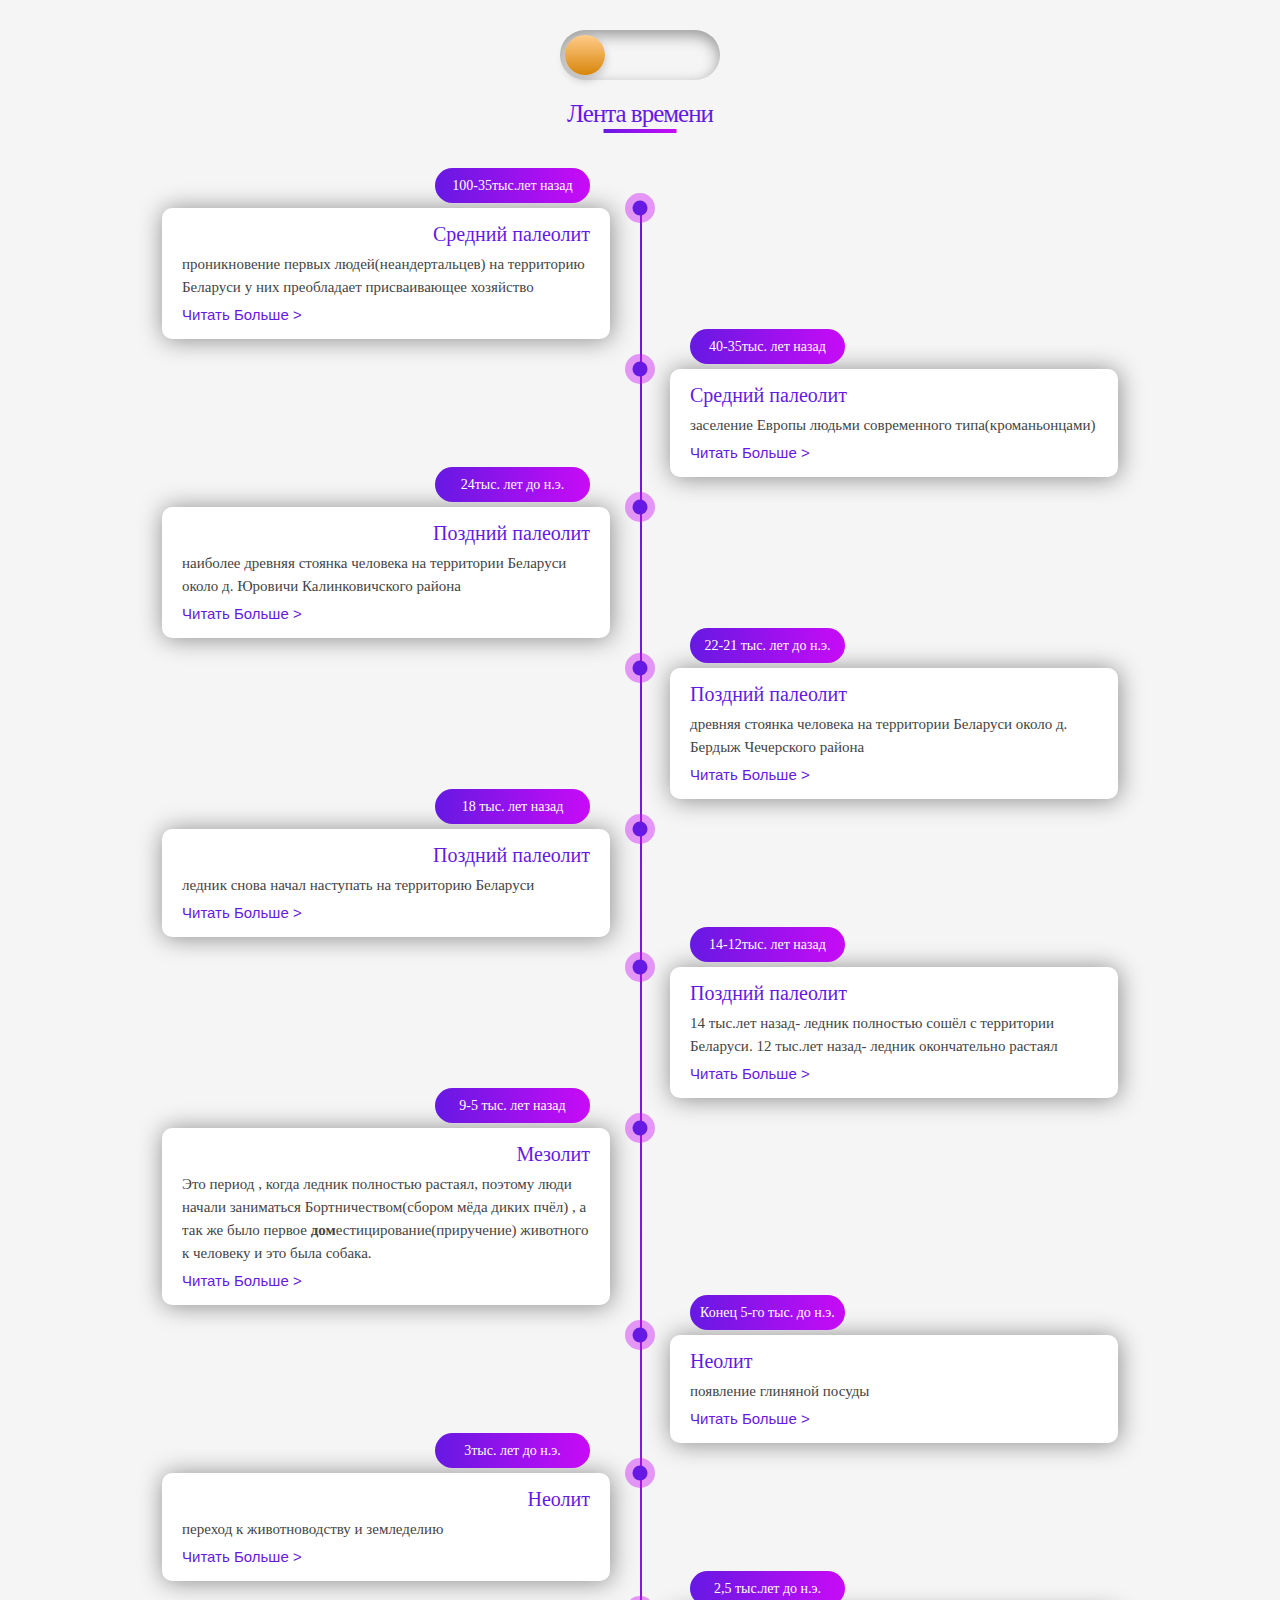
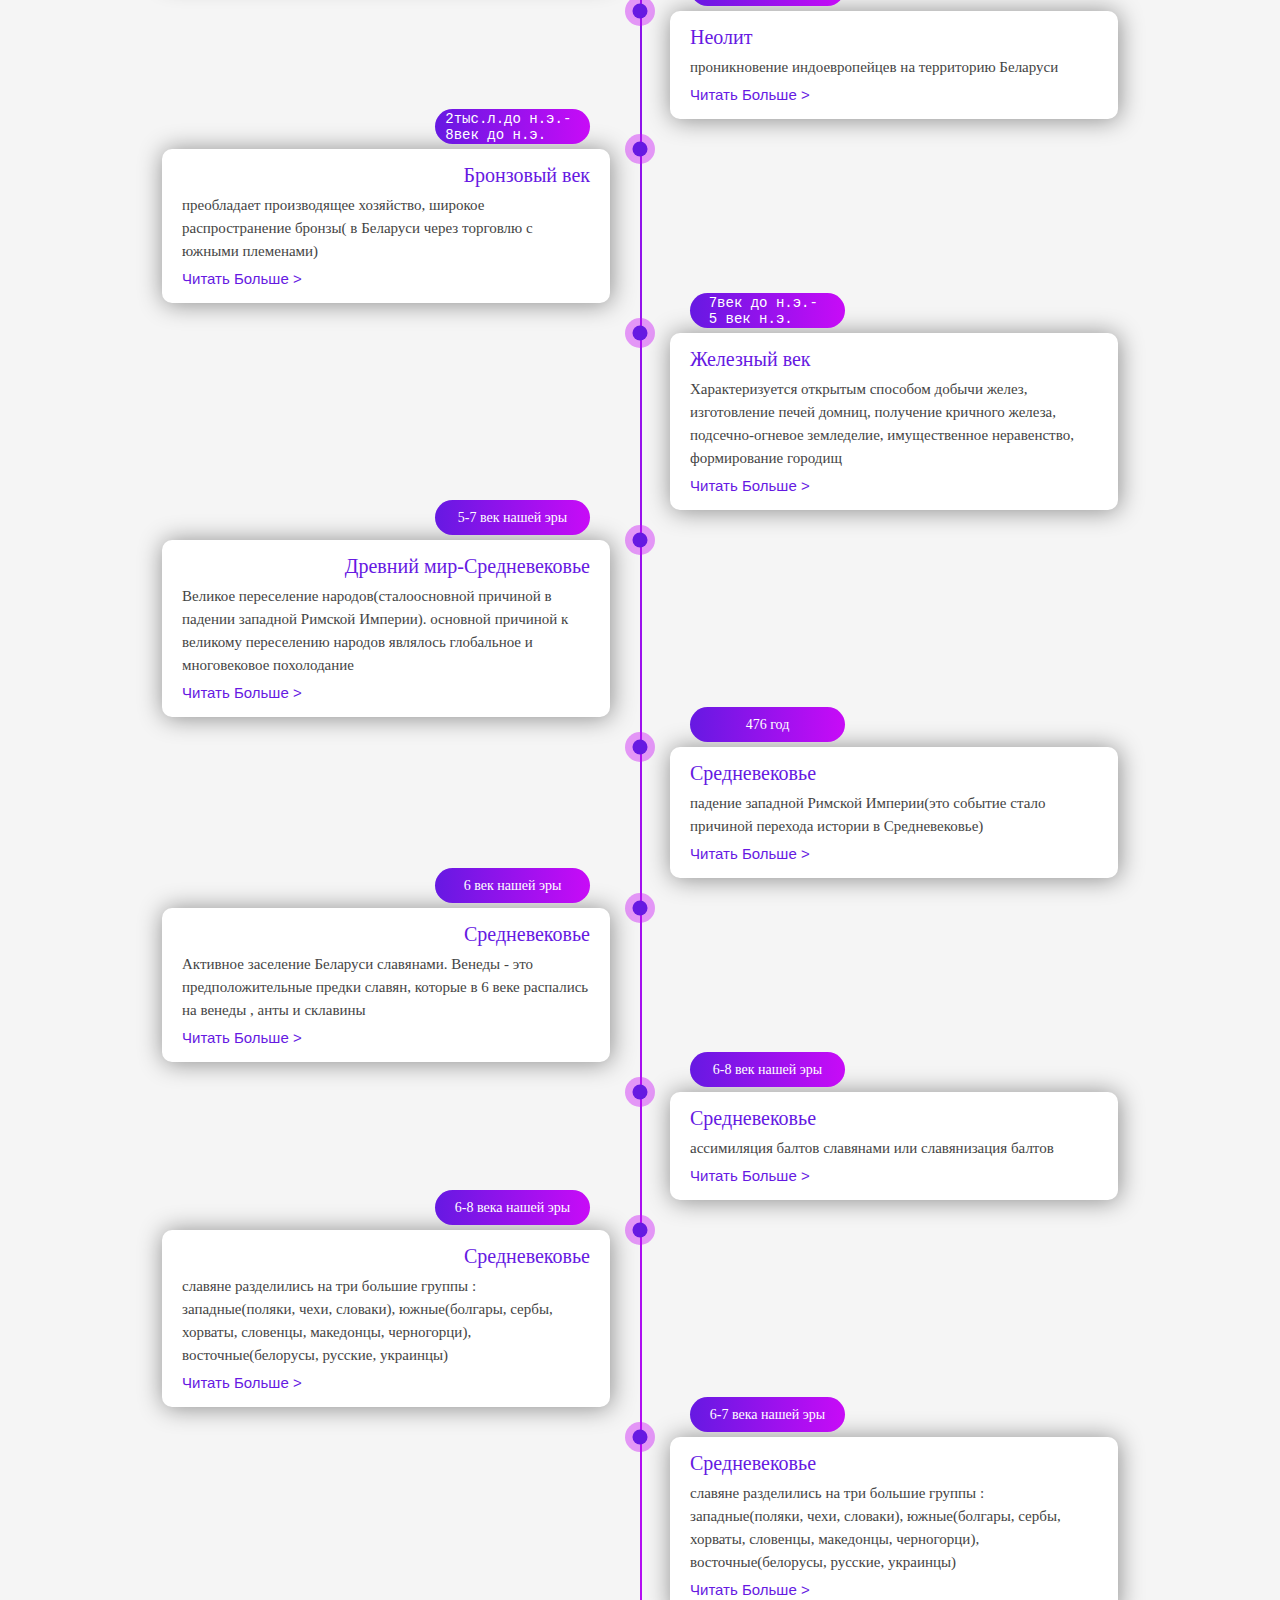
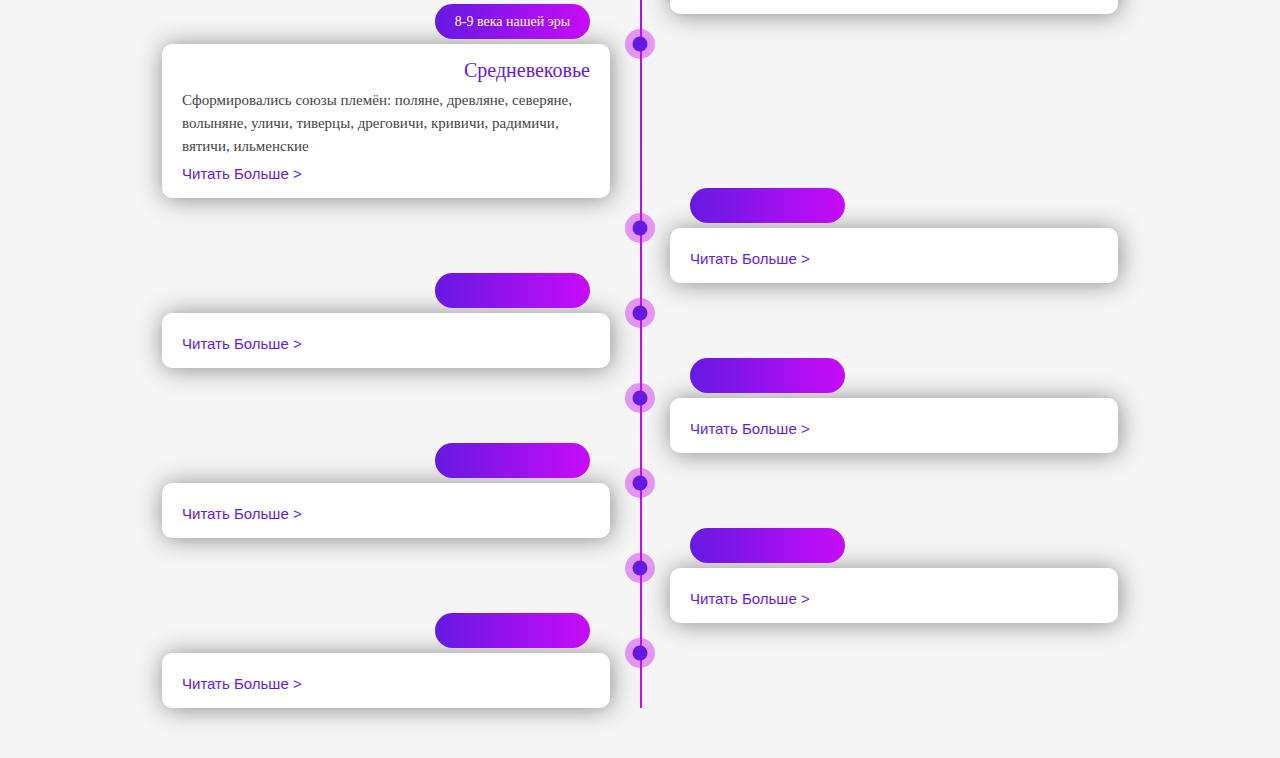
==== commit 6d16b680: "Add files via upload" ====
--- a/index.html
+++ b/index.html
@@ -8,7 +8,6 @@
 </head>
 <body>
     <div class="main">
-        <button class="btn-map"></button>
         <input type="checkbox" id="darkmode-toggle">
         <label for="darkmode-toggle"></label>
         <h3 class="heading">Лента времени</h3>
@@ -32,134 +31,163 @@
                 <li>
                     <h3 class="title">Поздний палеолит</h3>
                     <p>наиболее древняя стоянка человека на территории Беларуси около д. Юровичи Калинковичского района</p>
-                    <button class="map-mode" id="2">Читать Больше ></button>
+                    <button class="map-mode">Читать Больше ></button>
                     <span class="circle"></span>
                     <span class="date">24тыс. лет до н.э.</span>
                 </li>
                 <li>
                     <h3 class="title">Поздний палеолит</h3>
                     <p>древняя стоянка человека на территории Беларуси около д. Бердыж Чечерского района</p>
-                    <button class="map-mode" id="3">Читать Больше ></button>
+                    <button class="map-mode" >Читать Больше ></button>
                     <span class="circle"></span>
                     <span class="date">22-21 тыс. лет до н.э.</span>
                 </li>
                 <li>
-                    <h3 class="title">>Поздний палеолит</h3>
+                    <h3 class="title">Поздний палеолит</h3>
                     <p>ледник снова начал наступать на территорию Беларуси</p>
-                    <button class="map-mode" id="4">Читать Больше ></button>
+                    <button class="map-mode">Читать Больше ></button>
                     <span class="circle"></span>
                     <span class="date">18 тыс. лет назад</span>
                 </li>
                 <li>
                     <h3 class="title">Поздний палеолит</h3>
                     <p>14 тыс.лет назад- ледник полностью сошёл с территории Беларуси. 12 тыс.лет назад- ледник окончательно растаял </p>
-                    <button class="map-mode" id="5">Читать Больше ></button>
+                    <button class="map-mode">Читать Больше ></button>
                     <span class="circle"></span>
                     <span class="date">14-12тыс. лет назад</span>
                 </li>
                 <li>
                     <h3 class="title">Мезолит</h3>
                     <p>Это период , когда ледник полностью растаял, поэтому люди начали заниматься Бортничеством(сбором мёда диких пчёл) , а так же было первое <b>дом</b>естицирование(приручение) животного к человеку и это была собака.</p>
-                    <button class="map-mode" id="6">Читать Больше ></button>
+                    <button class="map-mode" >Читать Больше ></button>
                     <span class="circle"></span>
                     <span class="date">9-5 тыс. лет назад</span>
                 </li>
                 <li>
                     <h3 class="title">Неолит</h3>
                     <p>появление глиняной посуды</p>
-                    <button class="map-mode" id="7">Читать Больше ></button>
+                    <button class="map-mode">Читать Больше ></button>
                     <span class="circle"></span>
                     <span class="date">Конец 5-го тыс. до н.э.</span>
                 </li>
                 <li>
                     <h3 class="title">Неолит</h3>
                     <p>переход к животноводству и земледелию</p>
-                    <button class="map-mode" id="8">Читать Больше ></button>
+                    <button class="map-mode">Читать Больше ></button>
                     <span class="circle"></span>
                     <span class="date">3тыс. лет до н.э.</span>
                 </li>
                 <li>
                     <h3 class="title">Неолит</h3>
                     <p>проникновение индоевропейцев на территорию Беларуси</p>
-                    <button class="map-mode" id="">Читать Больше ></button>
+                    <button class="map-mode">Читать Больше ></button>
                     <span class="circle"></span>
                     <span class="date">2,5 тыс.лет до н.э.</span>
                 </li>
                 <li>
                     <h3 class="title">Бронзовый век</h3>
-                    <p>преобладает производящее хозяйство , широкое распространение бронзы( в Беларуси через торговлю с южными племенами)</p>
-                    <button class="map-mode" id="">Читать Больше ></button>
-                    <span class="circle"></span>
-                    <pre class="date">2тыс.лет до н.э.- 
+                    <p>преобладает производящее хозяйство, широкое распространение бронзы( в Беларуси через торговлю с южными племенами)</p>
+                    <button class="map-mode">Читать Больше ></button>
+                    <span class="circle"></span>
+                    <pre class="date">2тыс.л.до н.э.- 
 8век до н.э.</pre>
                 </li>
                 <li>
-                    <h3 class="title"></h3>
-                    <p></p>
-                    <button class="map-mode" id="">Читать Больше ></button>
-                    <span class="circle"></span>
-                    <span class="date"></span>
-                </li>
-                <li>
-                    <h3 class="title"></h3>
-                    <p></p>
-                    <button class="map-mode" id="">Читать Больше ></button>
-                    <span class="circle"></span>
-                    <span class="date"></span>
-                </li>
-                <li>
-                    <h3 class="title"></h3>
-                    <p></p>
-                    <button class="map-mode" id="">Читать Больше ></button>
-                    <span class="circle"></span>
-                    <span class="date"></span>
-                </li>
-                <li>
-                    <h3 class="title"></h3>
-                    <p></p>
-                    <button class="map-mode" id="">Читать Больше ></button>
-                    <span class="circle"></span>
-                    <span class="date"></span>
-                </li>
-                <li>
-                    <h3 class="title"></h3>
-                    <p></p>
-                    <button class="map-mode" id="">Читать Больше ></button>
-                    <span class="circle"></span>
-                    <span class="date"></span>
-                </li>
-                <li>
-                    <h3 class="title"></h3>
-                    <p></p>
-                    <button class="map-mode" id="">Читать Больше ></button>
-                    <span class="circle"></span>
-                    <span class="date"></span>
-                </li>
-                <li>
-                    <h3 class="title"></h3>
-                    <p></p>
-                    <button class="map-mode" id="">Читать Больше ></button>
-                    <span class="circle"></span>
-                    <span class="date"></span>
-                </li>
-                <li>
-                    <h3 class="title"></h3>
-                    <p></p>
-                    <button class="map-mode" id="">Читать Больше ></button>
-                    <span class="circle"></span>
-                    <span class="date"></span>
-                </li>
-                <li>
-                    <h3 class="title"></h3>
-                    <p></p>
-                    <button class="map-mode" id="">Читать Больше ></button>
-                    <span class="circle"></span>
-                    <span class="date"></span>
-                </li>
-                <li>
-                    <h3 class="title"></h3>
-                    <p></p>
-                    <button class="map-mode" id="">Читать Больше ></button>
+                    <h3 class="title">Железный век </h3>
+                    <p>Характеризуется открытым способом добычи желез, изготовление печей домниц, получение кричного железа, подсечно-огневое земледелие, имущественное неравенство, формирование городищ</p>
+                    <button class="map-mode">Читать Больше ></button>
+                    <span class="circle"></span>
+                    <pre class="date">7век до н.э.- 
+5 век н.э.</pre>
+                </li>
+                <li>
+                    <h3 class="title">Древний мир-Средневековье</h3>
+                    <p>Великое переселение народов(сталоосновной причиной в падении западной Римской Империи). основной причиной к великому переселению народов являлось глобальное и многовековое похолодание</p>
+                    <button class="map-mode">Читать Больше ></button>
+                    <span class="circle"></span>
+                    <span class="date">5-7 век нашей эры</span>
+                </li>
+                <li>
+                    <h3 class="title">Средневековье</h3>
+                    <p>падение западной Римской Империи(это событие стало причиной перехода истории в Средневековье)</p>
+                    <button class="map-mode">Читать Больше ></button>
+                    <span class="circle"></span>
+                    <span class="date">476 год</span>
+                </li>
+                <li>
+                    <h3 class="title">Средневековье</h3>
+                    <p>Активное заселение Беларуси славянами. Венеды - это предположительные предки славян, которые в 6 веке распались на венеды , анты и склавины</p>
+                    <button class="map-mode">Читать Больше ></button>
+                    <span class="circle"></span>
+                    <span class="date">6 век нашей эры</span>
+                </li>
+                <li>
+                    <h3 class="title">Средневековье</h3>
+                    <p>ассимиляция балтов славянами или славянизация балтов</p>
+                    <button class="map-mode">Читать Больше ></button>
+                    <span class="circle"></span>
+                    <span class="date">6-8 век нашей эры</span>
+                </li>
+                <li>
+                    <h3 class="title">Средневековье</h3>
+                    <p>славяне разделились на три большие группы : западные(поляки, чехи, словаки), южные(болгары, сербы, хорваты, словенцы, македонцы, черногорци), восточные(белорусы, русские, украинцы)</p>
+                    <button class="map-mode">Читать Больше ></button>
+                    <span class="circle"></span>
+                    <span class="date">6-8 века нашей эры</span>
+                </li>
+                <li>
+                    <h3 class="title">Средневековье</h3>
+                    <p>славяне разделились на три большие группы : западные(поляки, чехи, словаки), южные(болгары, сербы, хорваты, словенцы, македонцы, черногорци), восточные(белорусы, русские, украинцы)</p>
+                    <button class="map-mode">Читать Больше ></button>
+                    <span class="circle"></span>
+                    <span class="date">6-7 века нашей эры</span>
+                </li>
+                <li>
+                    <h3 class="title">Средневековье</h3>
+                    <p>Сформировались союзы племён: поляне, древляне, северяне, волыняне, уличи, тиверцы, дреговичи, кривичи, радимичи, вятичи, ильменские</p>
+                    <button class="map-mode">Читать Больше ></button>
+                    <span class="circle"></span>
+                    <span class="date">8-9 века нашей эры</span>
+                </li>
+                <li>
+                    <h3 class="title"></h3>
+                    <p></p>
+                    <button class="map-mode">Читать Больше ></button>
+                    <span class="circle"></span>
+                    <span class="date"></span>
+                </li>
+                <li>
+                    <h3 class="title"></h3>
+                    <p></p>
+                    <button class="map-mode">Читать Больше ></button>
+                    <span class="circle"></span>
+                    <span class="date"></span>
+                </li>
+                <li>
+                    <h3 class="title"></h3>
+                    <p></p>
+                    <button class="map-mode">Читать Больше ></button>
+                    <span class="circle"></span>
+                    <span class="date"></span>
+                </li>
+                <li>
+                    <h3 class="title"></h3>
+                    <p></p>
+                    <button class="map-mode">Читать Больше ></button>
+                    <span class="circle"></span>
+                    <span class="date"></span>
+                </li>
+                <li>
+                    <h3 class="title"></h3>
+                    <p></p>
+                    <button class="map-mode">Читать Больше ></button>
+                    <span class="circle"></span>
+                    <span class="date"></span>
+                </li>
+                <li>
+                    <h3 class="title"></h3>
+                    <p></p>
+                    <button class="map-mode">Читать Больше ></button>
                     <span class="circle"></span>
                     <span class="date"></span>
                 </li>
